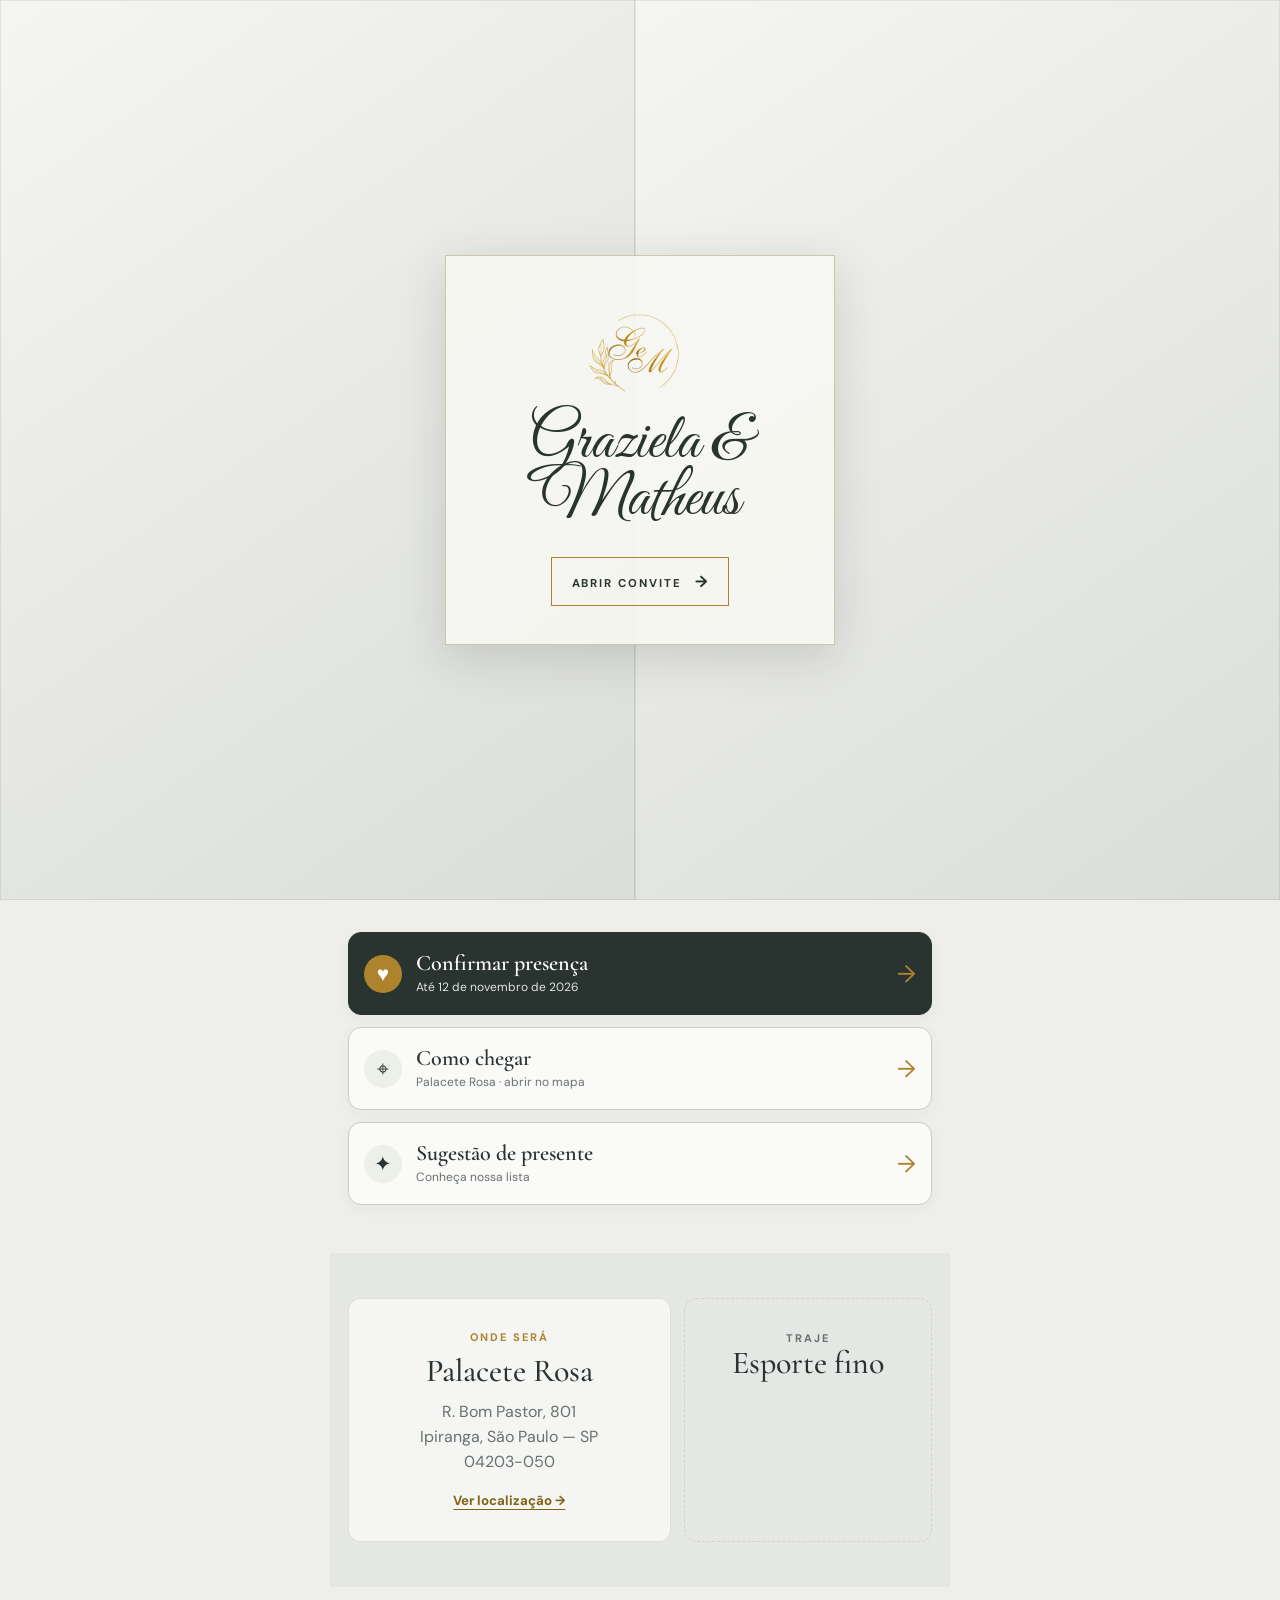
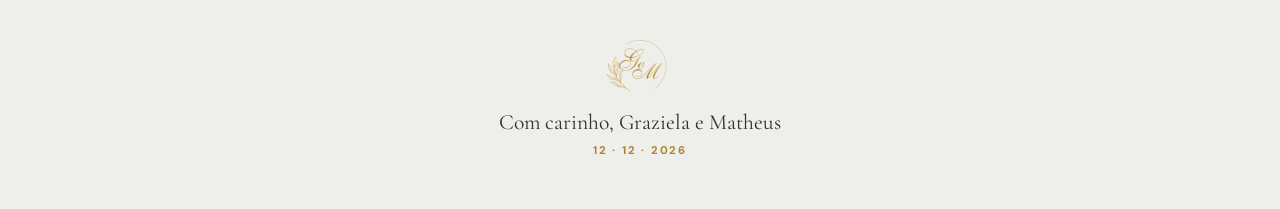
==== index.html @ 1bb81c2b "Add files via upload" ====
<!doctype html>
<html lang="pt-BR">
  <head>
    <meta charset="UTF-8" />
    <meta name="viewport" content="width=device-width, initial-scale=1.0" />
    <meta name="theme-color" content="#f6f3ed" />
    <title>Graziela & Matheus — 12.12.2026</title>
    <meta name="description" content="Graziela e Matheus convidam você para celebrar o amor — 12 de dezembro de 2026, no Palacete Rosa." />
    <link rel="icon" type="image/png" href="logo-gm.png" />
    <link rel="apple-touch-icon" href="logo-gm.png" />
    <meta property="og:type" content="website" />
    <meta property="og:locale" content="pt_BR" />
    <meta property="og:url" content="https://thuska.github.io/convitecasamento/" />
    <meta property="og:title" content="Graziela & Matheus — 12.12.2026" />
    <meta property="og:description" content="Você é nosso convidado para celebrar este grande dia." />
    <meta property="og:image" content="https://thuska.github.io/convitecasamento/convite-fisico.png" />
    <meta property="og:image:width" content="2100" />
    <meta property="og:image:height" content="1500" />
    <meta property="og:image:alt" content="Convite de casamento de Graziela e Matheus" />
    <meta name="twitter:card" content="summary_large_image" />
    <meta name="twitter:title" content="Graziela & Matheus — 12.12.2026" />
    <meta name="twitter:description" content="Você é nosso convidado para celebrar este grande dia." />
    <meta name="twitter:image" content="https://thuska.github.io/convitecasamento/convite-fisico.png" />
    <link rel="preconnect" href="https://fonts.googleapis.com" />
    <link rel="preconnect" href="https://fonts.gstatic.com" crossorigin />
    <link href="https://fonts.googleapis.com/css2?family=Cormorant+Garamond:ital,wght@0,400;0,500;0,600;1,500&family=DM+Sans:wght@400;500;600;700&family=Great+Vibes&display=swap" rel="stylesheet" />
    <link rel="stylesheet" href="styles.css" />
  </head>
  <body>
    <section class="opening" id="abertura" aria-label="Abertura do convite">
      <div class="opening-panel opening-panel-left" aria-hidden="true"></div>
      <div class="opening-panel opening-panel-right" aria-hidden="true"></div>
      <div class="opening-card">
        <img src="logo-gm.png" alt="Monograma G e M" />
        <p>Graziela &amp; Matheus</p>
        <button type="button" id="abrir-convite">Abrir convite <span aria-hidden="true">→</span></button>
      </div>
    </section>
    <main>
      <section class="hero" aria-labelledby="titulo">
        <div class="hero-background" aria-hidden="true"></div>
        <div class="hero-overlay"></div>
        <div class="hero-content">
          <img class="logo" src="logo-gm.png" alt="Monograma G e M" />
          <p class="eyebrow">Vão se casar</p>
          <h1 id="titulo">Graziela <span>&</span> Matheus</h1>
          <p class="quote">“Prefiro compartilhar uma vida com você a enfrentar todas as eras deste mundo sozinha.”</p>
          <div class="date" aria-label="Sábado, 12 de dezembro de 2026, às nove e meia da manhã">
            <span>Sábado</span><b>12</b><span>Dezembro<br><small>2026 · 09h30</small></span>
          </div>
        </div>
      </section>

      <section class="intro">
        <p class="kicker">Nosso grande dia</p>
        <h2>Celebrar o amor que nos une</h2>
        <p>É uma alegria ter você conosco neste momento tão especial.</p>
      </section>

      <nav class="links" aria-label="Informações do casamento">
        <a class="action action-primary" href="https://thuska.github.io/SiteG-M/" target="_blank" rel="noopener">
          <span class="icon" aria-hidden="true">♥</span>
          <span><strong>Confirmar presença</strong><small>Até 12 de novembro de 2026</small></span>
          <span class="arrow" aria-hidden="true">→</span>
        </a>
        <a class="action" href="https://www.google.com/maps/search/?api=1&query=Palacete+Rosa%2C+R.+Bom+Pastor%2C+801+-+Ipiranga%2C+S%C3%A3o+Paulo+-+SP%2C+04203-050" target="_blank" rel="noopener">
          <span class="icon" aria-hidden="true">⌖</span>
          <span><strong>Como chegar</strong><small>Palacete Rosa · abrir no mapa</small></span>
          <span class="arrow" aria-hidden="true">→</span>
        </a>
        <a class="action" href="https://www.finalfeliz.de/graziela-matheus-forever" target="_blank" rel="noopener">
          <span class="icon" aria-hidden="true">✦</span>
          <span><strong>Sugestão de presente</strong><small>Conheça nossa lista</small></span>
          <span class="arrow" aria-hidden="true">→</span>
        </a>
      </nav>

      <section class="details">
        <div class="detail-card">
          <p class="kicker">Onde será</p>
          <h2>Palacete Rosa</h2>
          <address>R. Bom Pastor, 801<br>Ipiranga, São Paulo — SP<br>04203-050</address>
          <a class="text-link" href="https://www.google.com/maps/search/?api=1&query=Palacete+Rosa%2C+R.+Bom+Pastor%2C+801+-+Ipiranga%2C+S%C3%A3o+Paulo+-+SP%2C+04203-050" target="_blank" rel="noopener">Ver localização →</a>
        </div>
        <div class="detail-card attire">
          <p class="kicker">Traje</p>
          <h2>Esporte fino</h2>
        </div>
      </section>

      <footer>
        <img src="logo-gm.png" alt="" />
        <p>Com carinho, Graziela e Matheus</p>
        <p class="footer-date">12 · 12 · 2026</p>
      </footer>
    </main>
    <script>
      document.body.classList.add('invite-locked');
      document.getElementById('abrir-convite').addEventListener('click', function () {
        var abertura = document.getElementById('abertura');
        abertura.classList.add('is-opening');
        document.body.classList.remove('invite-locked');
        window.setTimeout(function () { abertura.remove(); }, 1150);
      });
    </script>
  </body>
</html>
---- styles.css ----
:root { --ink:#29332f; --muted:#68716e; --paper:#eeeeeb; --card:#fafaf8; --gold:#ad842d; --line:#c9cbc6; }
* { box-sizing:border-box; }
html, body { margin:0; background:var(--paper); }
body { color:var(--ink); font:16px "DM Sans", Arial, sans-serif; }
.invite-locked { overflow:hidden; }
.opening { position:fixed; z-index:20; inset:0; display:grid; place-items:center; overflow:hidden; background:#dfe2df; }
.opening::before { position:absolute; inset:0; background:url("casa-vitoriana.png") center/cover no-repeat; filter:grayscale(.65) saturate(.4) opacity(.38); content:""; }
.opening-panel { position:absolute; z-index:1; top:0; bottom:0; width:50.5%; background:linear-gradient(145deg,#f5f5f1,#daddd9); box-shadow:inset 0 0 0 1px rgba(87,97,91,.12); transition:transform 1.05s cubic-bezier(.7,0,.2,1); }
.opening-panel-left { left:0; border-right:1px solid rgba(87,97,91,.16); }
.opening-panel-right { right:0; border-left:1px solid rgba(87,97,91,.16); }
.opening-card { position:relative; z-index:2; width:min(84vw,390px); padding:42px 28px 38px; border:1px solid rgba(154,128,67,.42); background:rgba(247,247,243,.88); box-shadow:0 12px 44px rgba(42,50,46,.17); text-align:center; transition:opacity .25s ease, transform .25s ease; }
.opening-card img { width:112px; mix-blend-mode:multiply; }
.opening-card p { margin:12px 0 27px; font:400 clamp(2.7rem,11vw,4rem)/.9 "Anastasia Script", "Great Vibes", cursive; }
.opening-card button { padding:13px 20px; border:1px solid var(--gold); border-radius:0; background:transparent; color:var(--ink); cursor:pointer; font:700 .71rem "DM Sans", sans-serif; letter-spacing:.17em; text-transform:uppercase; transition:background .2s,color .2s; }
.opening-card button:hover, .opening-card button:focus-visible { background:var(--gold); color:white; outline:none; }
.opening-card button span { margin-left:8px; font-size:1rem; }
.opening.is-opening .opening-panel-left { transform:translateX(-104%); }
.opening.is-opening .opening-panel-right { transform:translateX(104%); }
.opening.is-opening .opening-card { opacity:0; transform:scale(.96); }
main { max-width:620px; margin:auto; overflow:hidden; }
.hero { min-height:680px; position:relative; display:grid; place-items:center; text-align:center; }
.hero-background { position:absolute; inset:-2%; background:url("casa-vitoriana.png") center/cover no-repeat; filter:grayscale(.48) saturate(.55) contrast(.96); animation:watercolor-drift 18s ease-in-out infinite alternate; }
.hero-overlay { position:absolute; inset:0; background:linear-gradient(180deg,rgba(241,242,239,.68),rgba(235,237,234,.87)); }
.hero-content { position:relative; max-width:520px; padding:50px 28px 36px; animation:gentle-rise .9s ease-out both; }
.logo { width:125px; height:auto; margin-bottom:16px; filter:drop-shadow(0 2px 8px rgba(80,83,77,.12)); animation:soft-float 5s ease-in-out infinite; }
.eyebrow, .kicker { margin:0 0 11px; color:var(--gold); font-size:.69rem; font-weight:700; letter-spacing:.18em; text-transform:uppercase; }
.hero h1 { margin:0; color:#1d2923; font:400 clamp(4rem,16vw,6rem)/.86 "Anastasia Script", "Great Vibes", cursive; letter-spacing:.01em; }
.hero h1 span { padding:0 3px; font:italic .52em "Cormorant Garamond", serif; }
.quote { max-width:380px; margin:30px auto 29px; font:1.4rem/1.16 "Cormorant Garamond", serif; }
.date { display:grid; grid-template-columns:1fr auto 1fr; gap:14px; align-items:center; padding:12px 0; border-top:1px solid var(--gold); border-bottom:1px solid var(--gold); color:#28362f; font:1rem "Cormorant Garamond", serif; letter-spacing:.14em; text-transform:uppercase; }
.date b { color:var(--gold); font-size:3.6rem; font-weight:500; line-height:.78; }
.date span:last-child { text-align:left; }
.date small { color:var(--muted); font:.63rem "DM Sans", sans-serif; letter-spacing:.04em; white-space:nowrap; }
.intro { padding:52px 29px 38px; text-align:center; }
.intro h2, .details h2 { margin:0 0 13px; font:500 2.15rem/1 "Cormorant Garamond", serif; }
.intro > p:last-child { max-width:380px; margin:0 auto; color:var(--muted); line-height:1.55; }
.links { display:grid; gap:12px; padding:0 18px 48px; }
.action { display:flex; align-items:center; gap:14px; min-height:83px; padding:14px 15px; border:1px solid var(--line); border-radius:13px; background:var(--card); color:var(--ink); box-shadow:0 4px 15px rgba(63,57,43,.04); text-decoration:none; transition:transform .2s, box-shadow .2s; animation:gentle-rise .65s ease-out both; }
.action:nth-child(2) { animation-delay:.12s; }.action:nth-child(3) { animation-delay:.22s; }
.action:focus-visible, .text-link:focus-visible { outline:3px solid var(--gold); outline-offset:3px; }
.action:hover { transform:translateY(-2px); box-shadow:0 7px 17px rgba(63,57,43,.1); }
.action-primary { border-color:var(--ink); background:var(--ink); color:#fffdfa; }
.icon { display:grid; flex:none; place-items:center; width:38px; height:38px; border-radius:50%; background:#edf0e9; color:var(--ink); font-size:1.3rem; }
.action-primary .icon { background:var(--gold); color:white; }
.action strong, .action small { display:block; }
.action strong { font:600 1.38rem/1.05 "Cormorant Garamond", serif; }
.action small { margin-top:5px; color:var(--muted); font-size:.75rem; line-height:1.2; }
.action-primary small { color:#dfe5de; }
.arrow { margin-left:auto; color:var(--gold); font-size:1.5rem; }
.details { display:grid; gap:13px; padding:45px 18px; background:#e4e7e4; }
.detail-card { padding:31px 18px; border:1px solid rgba(169,157,128,.27); border-radius:12px; background:rgba(255,255,252,.64); text-align:center; }
.detail-card h2 { font-size:2rem; }
.detail-card address, .attire p { margin:0; color:var(--muted); font-style:normal; line-height:1.55; }
.text-link { display:inline-block; margin-top:18px; color:#826218; font-size:.83rem; font-weight:700; text-underline-offset:4px; }
.attire { border-style:dashed; background:transparent; }
footer { padding:42px 20px 52px; background:var(--paper); text-align:center; }
footer img { width:75px; opacity:.85; mix-blend-mode:multiply; }
footer p { margin:8px 0 0; font:1.35rem "Cormorant Garamond", serif; }
.footer-date { color:var(--gold); font:700 .7rem "DM Sans", sans-serif !important; letter-spacing:.16em; }
@keyframes watercolor-drift { from { transform:scale(1.04) translate3d(-.8%,-.4%,0); } to { transform:scale(1.1) translate3d(.8%,.5%,0); } }
@keyframes gentle-rise { from { opacity:0; transform:translateY(14px); } to { opacity:1; transform:translateY(0); } }
@keyframes soft-float { 0%,100% { transform:translateY(0); } 50% { transform:translateY(-6px); } }
@media (prefers-reduced-motion:reduce) { *,*::before,*::after { animation-duration:.01ms !important; animation-iteration-count:1 !important; scroll-behavior:auto !important; } }
@media (min-width:540px) { .details { grid-template-columns:1.3fr 1fr; } .hero { min-height:720px; } .hero-content { padding-top:60px; } }
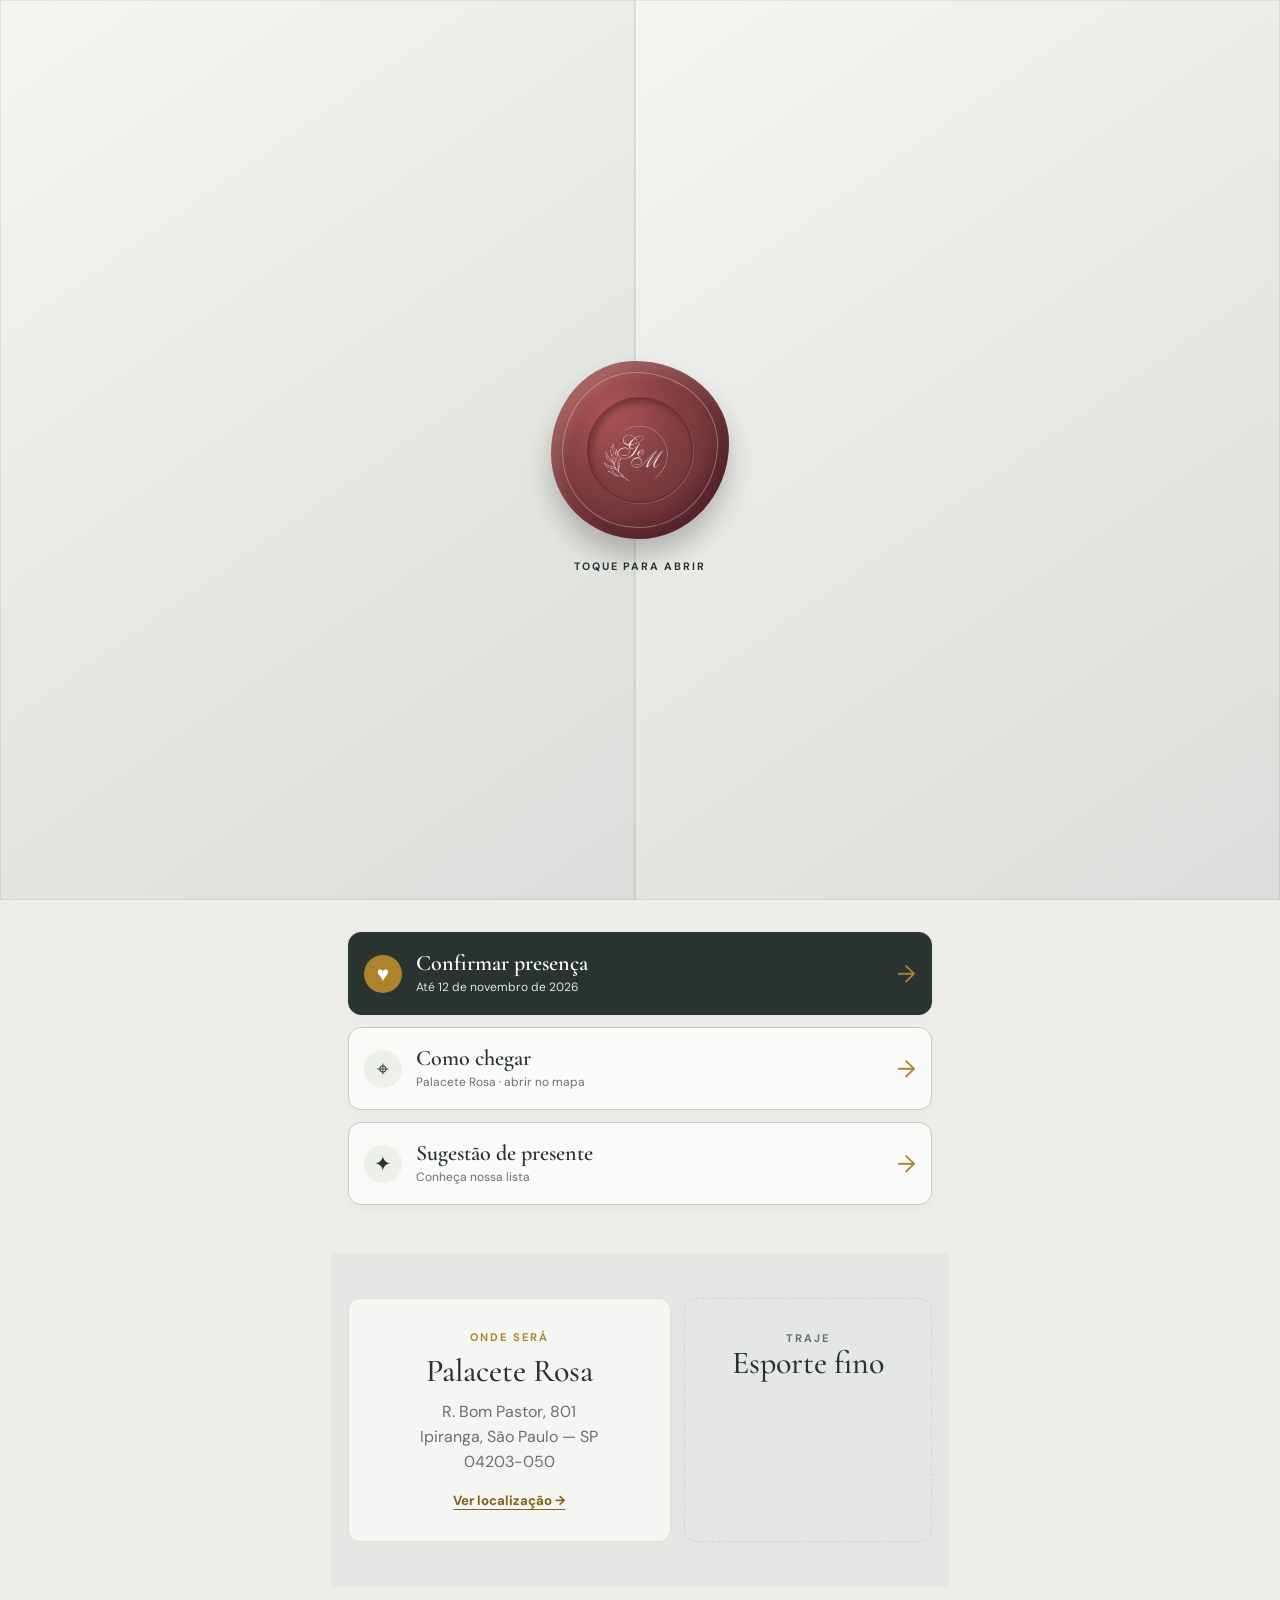
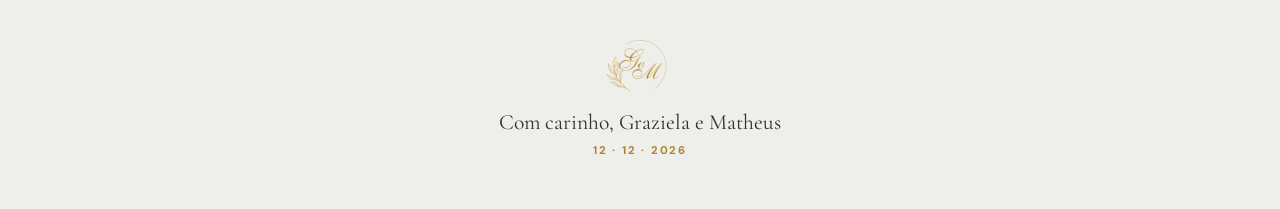
==== commit 2bca8d22: "animacao de abertura" ====
--- a/index.html
+++ b/index.html
@@ -30,11 +30,10 @@
     <section class="opening" id="abertura" aria-label="Abertura do convite">
       <div class="opening-panel opening-panel-left" aria-hidden="true"></div>
       <div class="opening-panel opening-panel-right" aria-hidden="true"></div>
-      <div class="opening-card">
-        <img src="logo-gm.png" alt="Monograma G e M" />
-        <p>Graziela &amp; Matheus</p>
-        <button type="button" id="abrir-convite">Abrir convite <span aria-hidden="true">→</span></button>
-      </div>
+      <button class="opening-seal" type="button" id="abrir-convite" aria-label="Abrir o convite de Graziela e Matheus">
+        <span class="seal-imprint"><img src="logo-gm.png" alt="" /></span>
+        <span class="seal-hint">Toque para abrir</span>
+      </button>
     </section>
     <main>
       <section class="hero" aria-labelledby="titulo">
--- a/styles.css
+++ b/styles.css
@@ -8,15 +8,16 @@
 .opening-panel { position:absolute; z-index:1; top:0; bottom:0; width:50.5%; background:linear-gradient(145deg,#f5f5f1,#daddd9); box-shadow:inset 0 0 0 1px rgba(87,97,91,.12); transition:transform 1.05s cubic-bezier(.7,0,.2,1); }
 .opening-panel-left { left:0; border-right:1px solid rgba(87,97,91,.16); }
 .opening-panel-right { right:0; border-left:1px solid rgba(87,97,91,.16); }
-.opening-card { position:relative; z-index:2; width:min(84vw,390px); padding:42px 28px 38px; border:1px solid rgba(154,128,67,.42); background:rgba(247,247,243,.88); box-shadow:0 12px 44px rgba(42,50,46,.17); text-align:center; transition:opacity .25s ease, transform .25s ease; }
-.opening-card img { width:112px; mix-blend-mode:multiply; }
-.opening-card p { margin:12px 0 27px; font:400 clamp(2.7rem,11vw,4rem)/.9 "Anastasia Script", "Great Vibes", cursive; }
-.opening-card button { padding:13px 20px; border:1px solid var(--gold); border-radius:0; background:transparent; color:var(--ink); cursor:pointer; font:700 .71rem "DM Sans", sans-serif; letter-spacing:.17em; text-transform:uppercase; transition:background .2s,color .2s; }
-.opening-card button:hover, .opening-card button:focus-visible { background:var(--gold); color:white; outline:none; }
-.opening-card button span { margin-left:8px; font-size:1rem; }
+.opening-seal { position:relative; z-index:2; display:grid; place-items:center; width:178px; height:178px; padding:0; border:0; border-radius:47% 53% 51% 49% / 52% 46% 54% 48%; background:radial-gradient(circle at 33% 28%,#a85254 0 4%,#823f43 38%,#5c292e 100%); box-shadow:inset 8px 10px 14px rgba(255,218,202,.2), inset -11px -12px 18px rgba(49,16,20,.4), 0 17px 27px rgba(42,35,34,.27); color:#fff9f4; cursor:pointer; transition:transform .25s ease, filter .25s ease, opacity .25s ease; }
+.opening-seal::before { position:absolute; inset:11px; border:1px solid rgba(255,234,218,.34); border-radius:inherit; content:""; }
+.opening-seal:hover { transform:scale(1.055) rotate(-2deg); filter:brightness(1.06); }
+.opening-seal:focus-visible { outline:3px solid var(--gold); outline-offset:7px; }
+.seal-imprint { display:grid; place-items:center; width:106px; height:106px; border:1px solid rgba(62,18,22,.45); border-radius:50%; box-shadow:inset 3px 4px 6px rgba(43,11,15,.36), 1px 1px 0 rgba(255,220,204,.16); }
+.seal-imprint img { width:80px; max-height:80px; object-fit:contain; filter:brightness(0) invert(1); opacity:.78; }
+.seal-hint { position:absolute; bottom:-34px; color:var(--ink); font:700 .67rem "DM Sans",sans-serif; letter-spacing:.17em; text-shadow:0 1px 8px rgba(255,255,255,.7); text-transform:uppercase; white-space:nowrap; }
 .opening.is-opening .opening-panel-left { transform:translateX(-104%); }
 .opening.is-opening .opening-panel-right { transform:translateX(104%); }
-.opening.is-opening .opening-card { opacity:0; transform:scale(.96); }
+.opening.is-opening .opening-seal { opacity:0; transform:scale(.84); }
 main { max-width:620px; margin:auto; overflow:hidden; }
 .hero { min-height:680px; position:relative; display:grid; place-items:center; text-align:center; }
 .hero-background { position:absolute; inset:-2%; background:url("casa-vitoriana.png") center/cover no-repeat; filter:grayscale(.48) saturate(.55) contrast(.96); animation:watercolor-drift 18s ease-in-out infinite alternate; }
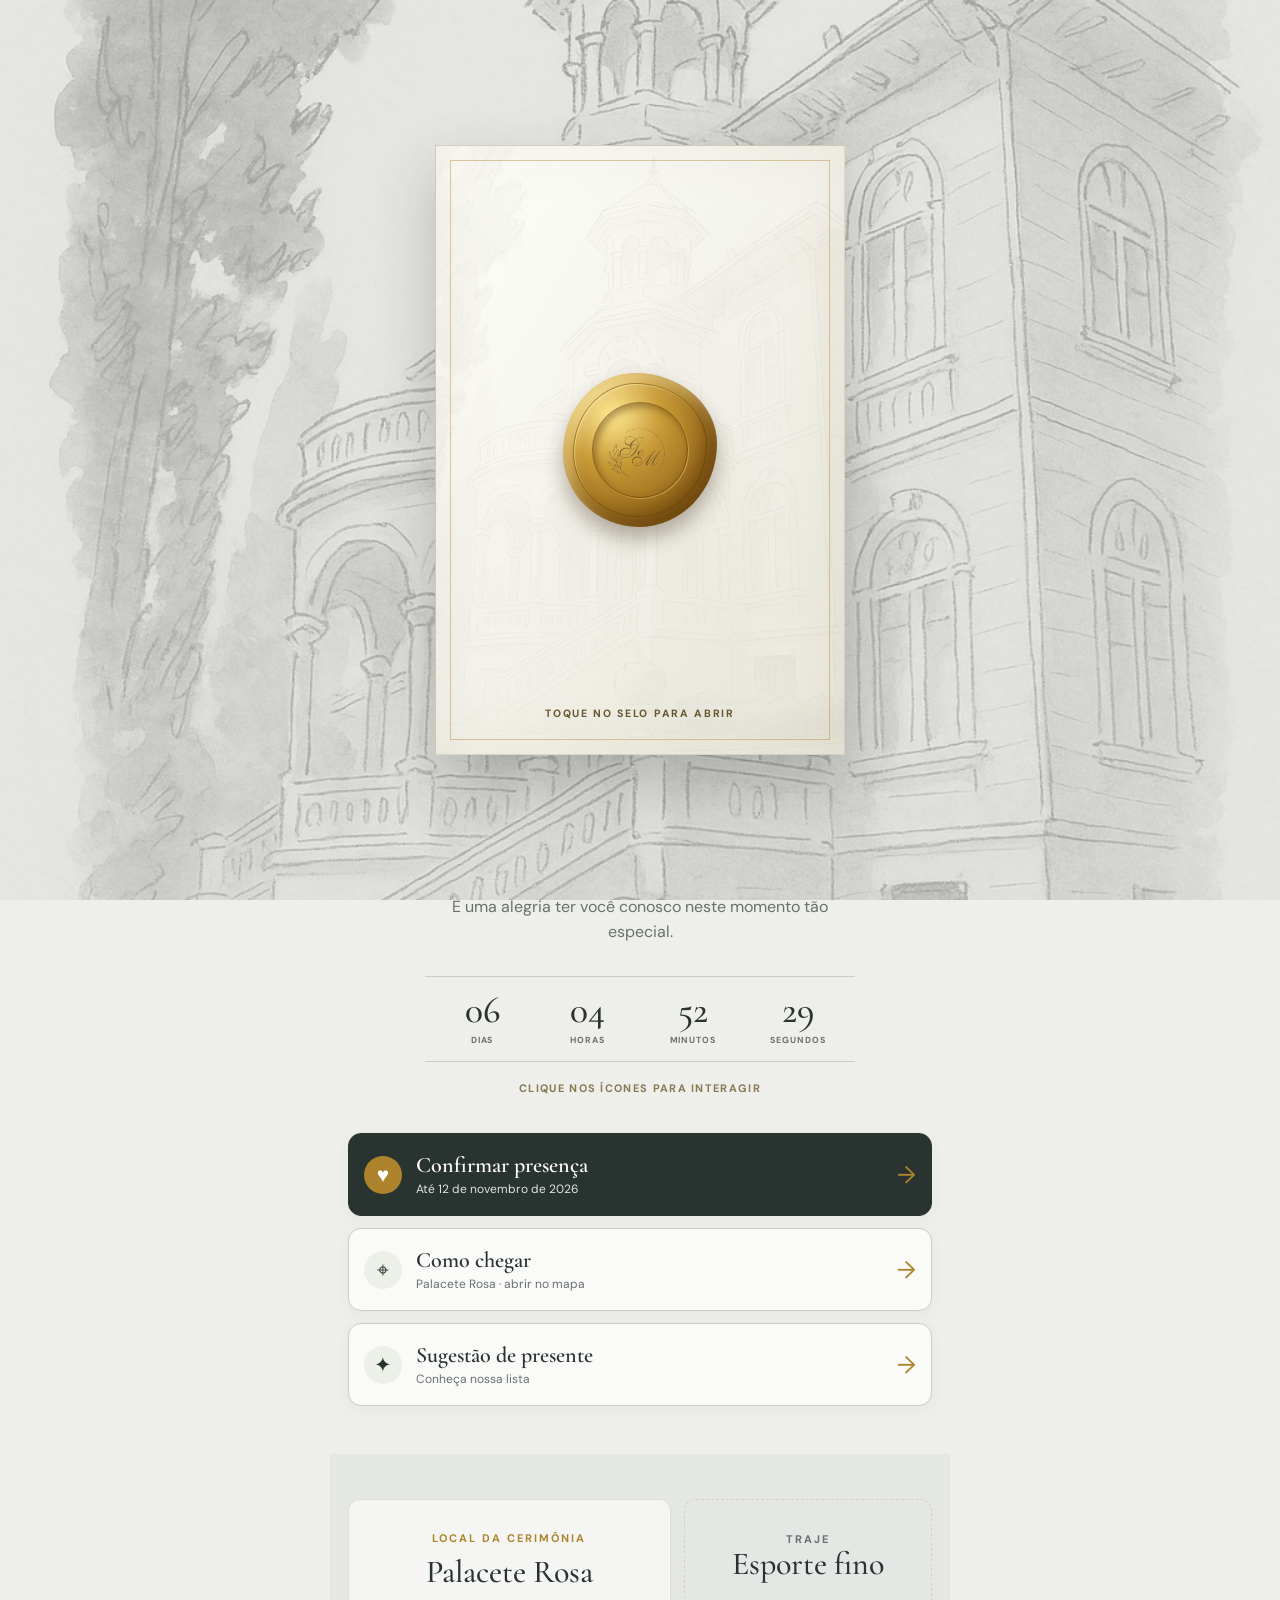
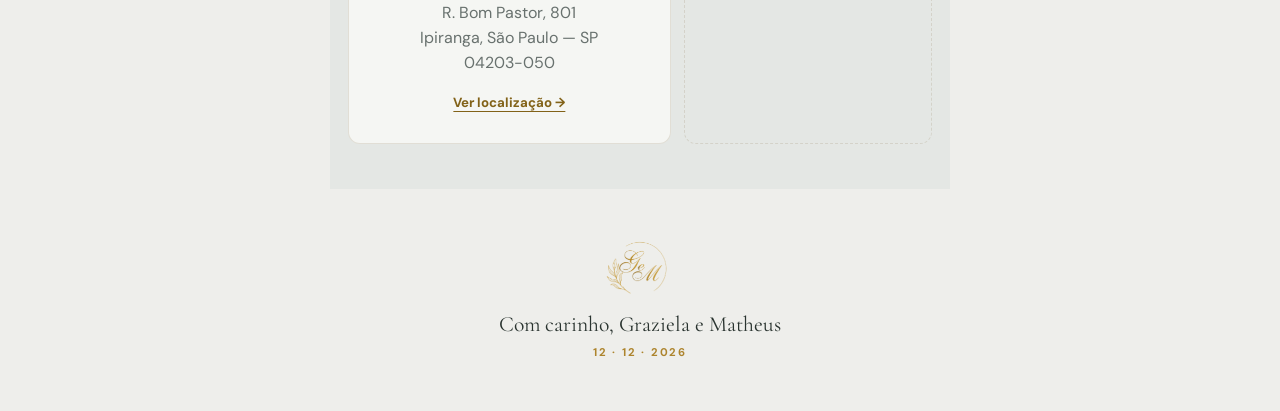
==== commit 6d598f0e: "Add files via upload" ====
--- a/index.html
+++ b/index.html
@@ -5,7 +5,7 @@
     <meta name="viewport" content="width=device-width, initial-scale=1.0" />
     <meta name="theme-color" content="#f6f3ed" />
     <title>Graziela & Matheus — 12.12.2026</title>
-    <meta name="description" content="Graziela e Matheus convidam você para celebrar o amor — 12 de dezembro de 2026, no Palacete Rosa." />
+    <meta name="description" content="Graziela e Matheus convidam você para celebrar o casamento — 12 de dezembro de 2026, no Palacete Rosa." />
     <link rel="icon" type="image/png" href="logo-gm.png" />
     <link rel="apple-touch-icon" href="logo-gm.png" />
     <meta property="og:type" content="website" />
@@ -28,12 +28,12 @@
   </head>
   <body>
     <section class="opening" id="abertura" aria-label="Abertura do convite">
-      <div class="opening-panel opening-panel-left" aria-hidden="true"></div>
-      <div class="opening-panel opening-panel-right" aria-hidden="true"></div>
-      <button class="opening-seal" type="button" id="abrir-convite" aria-label="Abrir o convite de Graziela e Matheus">
-        <span class="seal-imprint"><img src="logo-gm.png" alt="" /></span>
-        <span class="seal-hint">Toque para abrir</span>
-      </button>
+      <div class="opening-letter">
+        <button class="opening-seal" type="button" id="abrir-convite" aria-label="Abrir o convite de Graziela e Matheus">
+          <span class="seal-imprint"><img src="logo-gm.png" alt="" /></span>
+        </button>
+        <span class="seal-hint">Toque no selo para abrir</span>
+      </div>
     </section>
     <main>
       <section class="hero" aria-labelledby="titulo">
@@ -44,16 +44,25 @@
           <p class="eyebrow">Vão se casar</p>
           <h1 id="titulo">Graziela <span>&</span> Matheus</h1>
           <p class="quote">“Prefiro compartilhar uma vida com você a enfrentar todas as eras deste mundo sozinha.”</p>
-          <div class="date" aria-label="Sábado, 12 de dezembro de 2026, às nove e meia da manhã">
-            <span>Sábado</span><b>12</b><span>Dezembro<br><small>2026 · 09h30</small></span>
+          <div class="date date-organized" aria-label="Sábado, 12 de dezembro de 2026, às nove e meia da manhã">
+            <p>Sábado</p>
+            <div><span>Dezembro</span><b>12</b><span>2026</span></div>
+            <small>09h30</small>
           </div>
         </div>
       </section>
 
       <section class="intro">
-        <p class="kicker">Nosso grande dia</p>
-        <h2>Celebrar o amor que nos une</h2>
+        <p class="kicker">Graziela e Matheus</p>
+        <h2>Convidam para celebrar<br><em>o casamento</em></h2>
         <p>É uma alegria ter você conosco neste momento tão especial.</p>
+        <div class="countdown" aria-label="Contagem regressiva para o casamento">
+          <div><strong id="dias">00</strong><span>Dias</span></div>
+          <div><strong id="horas">00</strong><span>Horas</span></div>
+          <div><strong id="minutos">00</strong><span>Minutos</span></div>
+          <div><strong id="segundos">00</strong><span>Segundos</span></div>
+        </div>
+        <p class="icon-hint">Clique nos ícones para interagir</p>
       </section>
 
       <nav class="links" aria-label="Informações do casamento">
@@ -76,7 +85,7 @@
 
       <section class="details">
         <div class="detail-card">
-          <p class="kicker">Onde será</p>
+          <p class="kicker">Local da cerimônia</p>
           <h2>Palacete Rosa</h2>
           <address>R. Bom Pastor, 801<br>Ipiranga, São Paulo — SP<br>04203-050</address>
           <a class="text-link" href="https://www.google.com/maps/search/?api=1&query=Palacete+Rosa%2C+R.+Bom+Pastor%2C+801+-+Ipiranga%2C+S%C3%A3o+Paulo+-+SP%2C+04203-050" target="_blank" rel="noopener">Ver localização →</a>
@@ -101,6 +110,20 @@
         document.body.classList.remove('invite-locked');
         window.setTimeout(function () { abertura.remove(); }, 1150);
       });
+      var casamento = new Date('2026-12-12T09:30:00-03:00').getTime();
+      function atualizarContagem() {
+        var restante = Math.max(0, casamento - Date.now());
+        var unidades = [
+          ['dias', 86400000], ['horas', 3600000], ['minutos', 60000], ['segundos', 1000]
+        ];
+        unidades.forEach(function (unidade, indice) {
+          var valor = Math.floor(restante / unidade[1]);
+          if (indice > 0) valor %= indice === 1 ? 24 : 60;
+          document.getElementById(unidade[0]).textContent = String(valor).padStart(2, '0');
+        });
+      }
+      atualizarContagem();
+      window.setInterval(atualizarContagem, 1000);
     </script>
   </body>
 </html>
--- a/styles.css
+++ b/styles.css
@@ -5,19 +5,16 @@
 .invite-locked { overflow:hidden; }
 .opening { position:fixed; z-index:20; inset:0; display:grid; place-items:center; overflow:hidden; background:#dfe2df; }
 .opening::before { position:absolute; inset:0; background:url("casa-vitoriana.png") center/cover no-repeat; filter:grayscale(.65) saturate(.4) opacity(.38); content:""; }
-.opening-panel { position:absolute; z-index:1; top:0; bottom:0; width:50.5%; background:linear-gradient(145deg,#f5f5f1,#daddd9); box-shadow:inset 0 0 0 1px rgba(87,97,91,.12); transition:transform 1.05s cubic-bezier(.7,0,.2,1); }
-.opening-panel-left { left:0; border-right:1px solid rgba(87,97,91,.16); }
-.opening-panel-right { right:0; border-left:1px solid rgba(87,97,91,.16); }
-.opening-seal { position:relative; z-index:2; display:grid; place-items:center; width:178px; height:178px; padding:0; border:0; border-radius:47% 53% 51% 49% / 52% 46% 54% 48%; background:radial-gradient(circle at 33% 28%,#a85254 0 4%,#823f43 38%,#5c292e 100%); box-shadow:inset 8px 10px 14px rgba(255,218,202,.2), inset -11px -12px 18px rgba(49,16,20,.4), 0 17px 27px rgba(42,35,34,.27); color:#fff9f4; cursor:pointer; transition:transform .25s ease, filter .25s ease, opacity .25s ease; }
-.opening-seal::before { position:absolute; inset:11px; border:1px solid rgba(255,234,218,.34); border-radius:inherit; content:""; }
-.opening-seal:hover { transform:scale(1.055) rotate(-2deg); filter:brightness(1.06); }
+.opening-letter { position:relative; z-index:1; display:grid; place-items:center; width:min(84vw,410px); height:min(78vh,610px); min-height:510px; border:1px solid rgba(116,105,77,.25); background:linear-gradient(120deg,rgba(255,255,252,.94),rgba(232,231,222,.93)),url("casa-vitoriana.png") center/cover; box-shadow:0 25px 55px rgba(43,48,43,.24), inset 0 0 60px rgba(170,153,111,.13); transition:transform 1s cubic-bezier(.7,0,.2,1), opacity .65s ease; }
+.opening-letter::before { position:absolute; inset:14px; border:1px solid rgba(173,132,45,.43); content:""; }
+.opening-seal { position:relative; z-index:3; display:grid; place-items:center; width:154px; height:154px; padding:0; border:0; border-radius:47% 53% 51% 49% / 52% 46% 54% 48%; background:radial-gradient(circle at 32% 27%,#f8df86 0 4%,#c79936 33%,#98691b 68%,#684611 100%); box-shadow:inset 8px 10px 14px rgba(255,245,192,.45), inset -12px -12px 18px rgba(73,42,4,.4), 0 12px 19px rgba(61,48,24,.34); color:#fff9f4; cursor:pointer; transition:transform .25s ease, filter .25s ease, opacity .25s ease; }
+.opening-seal::before { position:absolute; inset:10px; border:1px solid rgba(97,58,5,.48); border-radius:inherit; box-shadow:inset 1px 1px 0 rgba(255,247,184,.43); content:""; }
+.opening-seal:hover { transform:scale(1.055) rotate(-2deg); filter:brightness(1.08); }
 .opening-seal:focus-visible { outline:3px solid var(--gold); outline-offset:7px; }
-.seal-imprint { display:grid; place-items:center; width:106px; height:106px; border:1px solid rgba(62,18,22,.45); border-radius:50%; box-shadow:inset 3px 4px 6px rgba(43,11,15,.36), 1px 1px 0 rgba(255,220,204,.16); }
-.seal-imprint img { width:80px; max-height:80px; object-fit:contain; filter:brightness(0) invert(1); opacity:.78; }
-.seal-hint { position:absolute; bottom:-34px; color:var(--ink); font:700 .67rem "DM Sans",sans-serif; letter-spacing:.17em; text-shadow:0 1px 8px rgba(255,255,255,.7); text-transform:uppercase; white-space:nowrap; }
-.opening.is-opening .opening-panel-left { transform:translateX(-104%); }
-.opening.is-opening .opening-panel-right { transform:translateX(104%); }
-.opening.is-opening .opening-seal { opacity:0; transform:scale(.84); }
+.seal-imprint { display:grid; place-items:center; width:96px; height:96px; border:1px solid rgba(96,58,7,.55); border-radius:50%; box-shadow:inset 3px 4px 7px rgba(73,43,5,.4), 1px 1px 0 rgba(255,232,138,.34); }
+.seal-imprint img { width:72px; max-height:72px; object-fit:contain; filter:brightness(.58) sepia(1) saturate(2); opacity:.9; }
+.seal-hint { position:absolute; z-index:3; bottom:34px; color:#66562d; font:700 .66rem "DM Sans",sans-serif; letter-spacing:.16em; text-transform:uppercase; }
+.opening.is-opening .opening-letter { opacity:0; transform:scale(.92) translateY(-18px); }
 main { max-width:620px; margin:auto; overflow:hidden; }
 .hero { min-height:680px; position:relative; display:grid; place-items:center; text-align:center; }
 .hero-background { position:absolute; inset:-2%; background:url("casa-vitoriana.png") center/cover no-repeat; filter:grayscale(.48) saturate(.55) contrast(.96); animation:watercolor-drift 18s ease-in-out infinite alternate; }
@@ -32,9 +29,23 @@
 .date b { color:var(--gold); font-size:3.6rem; font-weight:500; line-height:.78; }
 .date span:last-child { text-align:left; }
 .date small { color:var(--muted); font:.63rem "DM Sans", sans-serif; letter-spacing:.04em; white-space:nowrap; }
+.date-organized { display:block; padding:17px 0 14px; border-color:#76886c; color:#666b68; }
+.date-organized p { margin:0 0 9px; font-size:1.15rem; letter-spacing:.2em; }
+.date-organized > div { display:grid; grid-template-columns:1fr auto 1fr; gap:16px; align-items:center; }
+.date-organized > div span { padding:9px 0; border-top:2px solid #76886c; border-bottom:2px solid #76886c; font-size:1.04rem; }
+.date-organized > div span:last-child { text-align:center; }
+.date-organized b { color:#76886c; font-size:5.8rem; line-height:.72; }
+.date-organized > small { display:block; margin-top:15px; color:#666b68; font:400 2.2rem/1 "Cormorant Garamond",serif; letter-spacing:.08em; }
 .intro { padding:52px 29px 38px; text-align:center; }
 .intro h2, .details h2 { margin:0 0 13px; font:500 2.15rem/1 "Cormorant Garamond", serif; }
-.intro > p:last-child { max-width:380px; margin:0 auto; color:var(--muted); line-height:1.55; }
+.intro h2 em { color:var(--gold); font-style:italic; }
+.intro > p:nth-of-type(2) { max-width:380px; margin:0 auto; color:var(--muted); line-height:1.55; }
+.countdown { display:grid; grid-template-columns:repeat(4,1fr); gap:7px; max-width:430px; margin:31px auto 19px; padding:15px 8px; border-top:1px solid var(--line); border-bottom:1px solid var(--line); }
+.countdown div { min-width:0; }
+.countdown strong, .countdown span { display:block; }
+.countdown strong { color:var(--ink); font:500 clamp(1.5rem,8vw,2.35rem)/1 "Cormorant Garamond",serif; }
+.countdown span { margin-top:5px; color:var(--muted); font-size:.55rem; font-weight:700; letter-spacing:.1em; text-transform:uppercase; }
+.icon-hint { margin:0; color:#877952; font-size:.68rem; font-weight:700; letter-spacing:.12em; text-transform:uppercase; }
 .links { display:grid; gap:12px; padding:0 18px 48px; }
 .action { display:flex; align-items:center; gap:14px; min-height:83px; padding:14px 15px; border:1px solid var(--line); border-radius:13px; background:var(--card); color:var(--ink); box-shadow:0 4px 15px rgba(63,57,43,.04); text-decoration:none; transition:transform .2s, box-shadow .2s; animation:gentle-rise .65s ease-out both; }
 .action:nth-child(2) { animation-delay:.12s; }.action:nth-child(3) { animation-delay:.22s; }
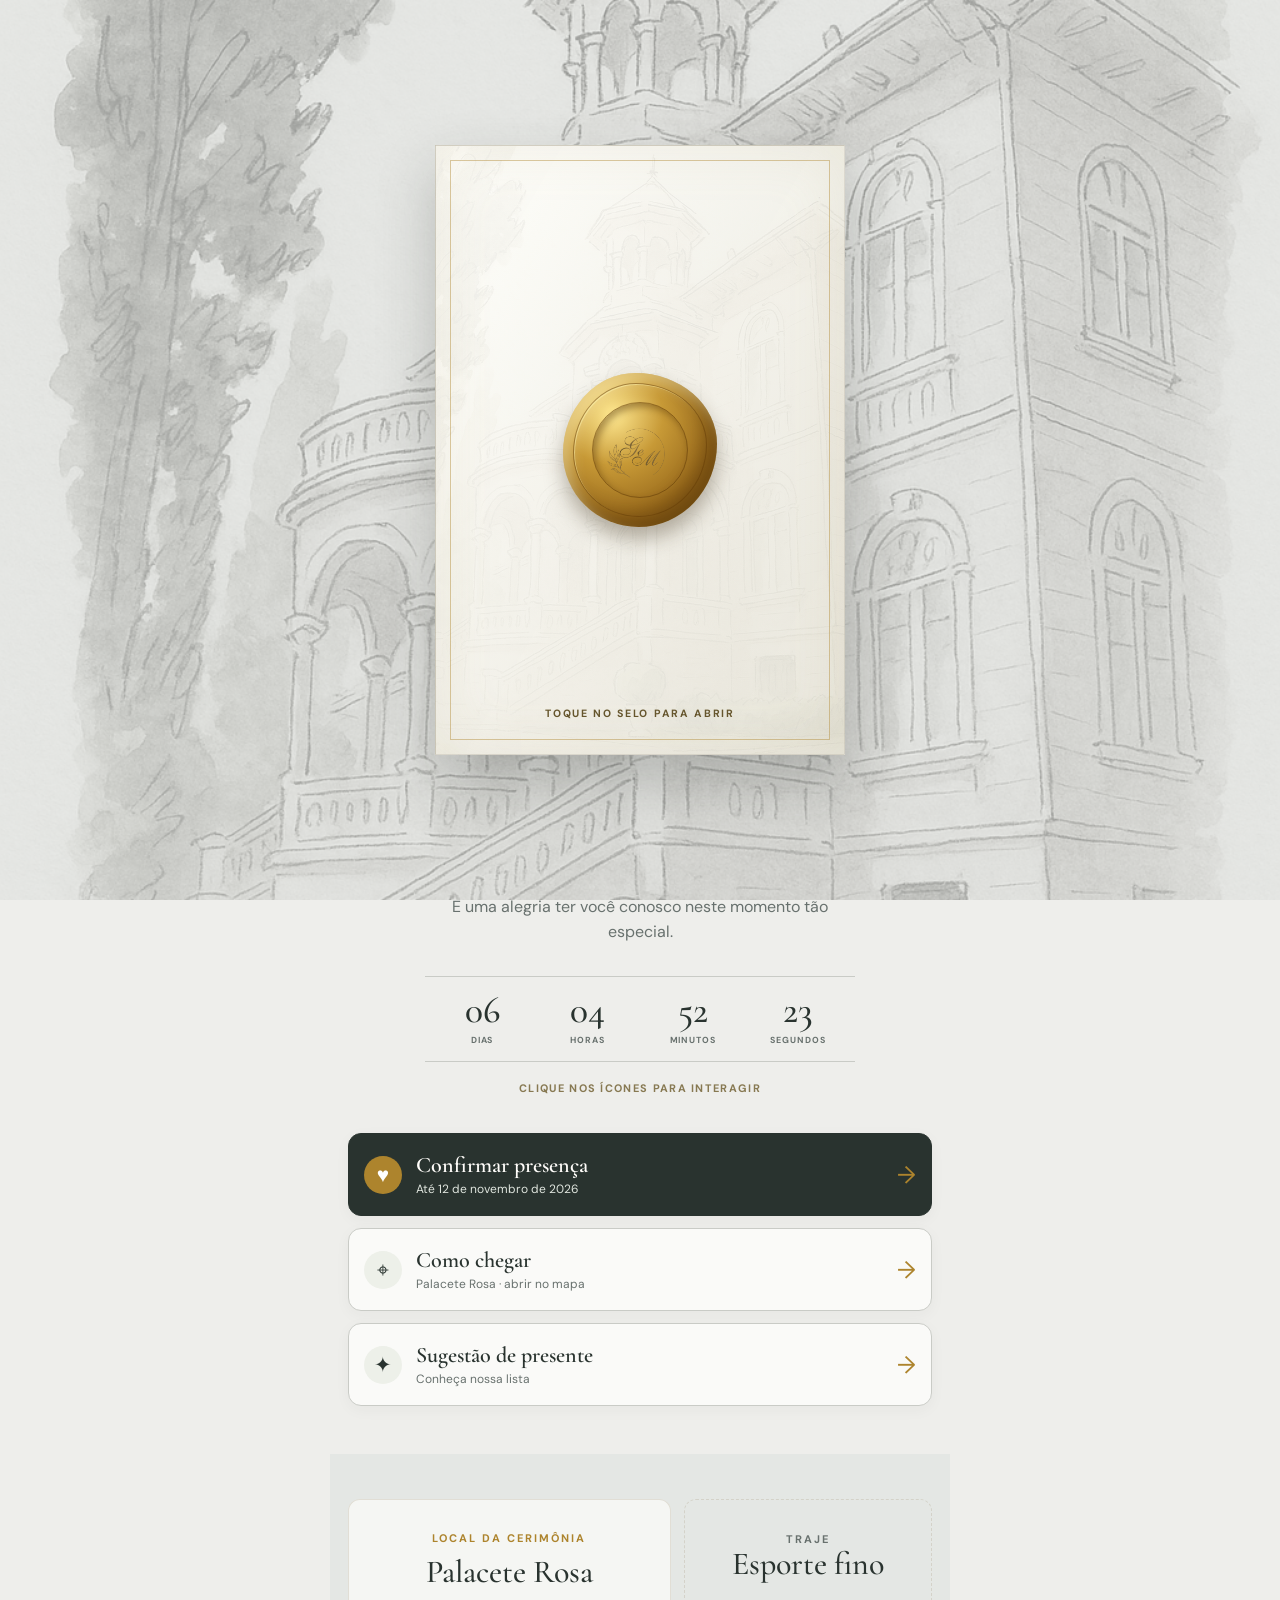
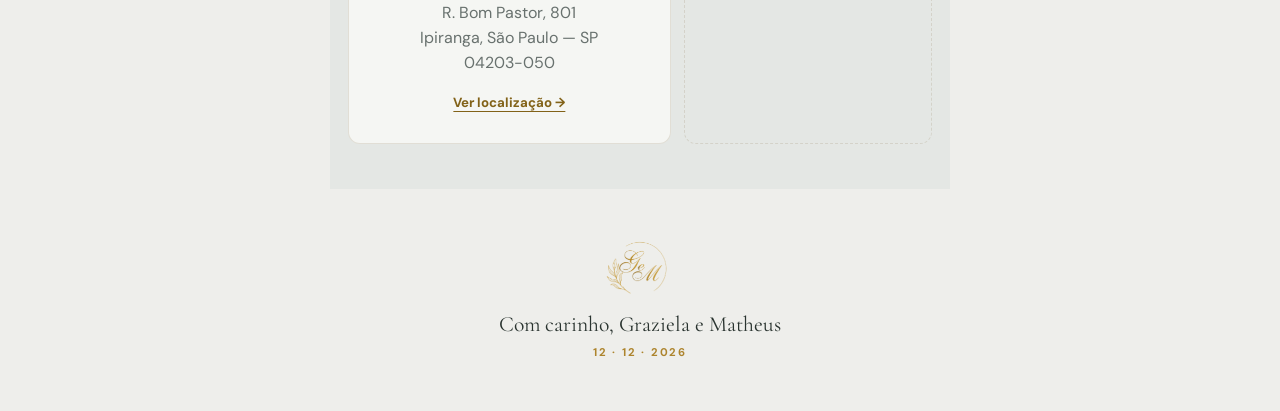
==== commit d58baf3d: "Add files via upload" ====
--- a/index.html
+++ b/index.html
@@ -25,6 +25,14 @@
     <link rel="preconnect" href="https://fonts.gstatic.com" crossorigin />
     <link href="https://fonts.googleapis.com/css2?family=Cormorant+Garamond:ital,wght@0,400;0,500;0,600;1,500&family=DM+Sans:wght@400;500;600;700&family=Great+Vibes&display=swap" rel="stylesheet" />
     <link rel="stylesheet" href="styles.css" />
+    <style>
+      /* Mantém a abertura e a contagem corretas mesmo durante a atualização do cache do GitHub Pages. */
+      .opening{position:fixed;z-index:20;inset:0;display:grid;place-items:center;overflow:hidden;background:#dfe2df}
+      .opening-letter{position:relative;display:grid;place-items:center;width:min(84vw,410px);height:min(78vh,610px);min-height:510px;border:1px solid rgba(116,105,77,.25);background:linear-gradient(120deg,rgba(255,255,252,.94),rgba(232,231,222,.93)),url("casa-vitoriana.png") center/cover;box-shadow:0 25px 55px rgba(43,48,43,.24),inset 0 0 60px rgba(170,153,111,.13)}
+      .opening-letter::before{position:absolute;inset:14px;border:1px solid rgba(173,132,45,.43);content:""}
+      .opening-seal{position:relative;z-index:3;display:grid;place-items:center;width:154px;height:154px;padding:0;border:0;border-radius:47% 53% 51% 49% / 52% 46% 54% 48%;background:radial-gradient(circle at 32% 27%,#f8df86 0 4%,#c79936 33%,#98691b 68%,#684611 100%);box-shadow:inset 8px 10px 14px rgba(255,245,192,.45),inset -12px -12px 18px rgba(73,42,4,.4),0 12px 19px rgba(61,48,24,.34);cursor:pointer}
+      .opening-seal::before{position:absolute;inset:10px;border:1px solid rgba(97,58,5,.48);border-radius:inherit;content:""}.seal-imprint{display:grid;place-items:center;width:96px;height:96px;border:1px solid rgba(96,58,7,.55);border-radius:50%;box-shadow:inset 3px 4px 7px rgba(73,43,5,.4)}.seal-imprint img{width:72px;max-height:72px;object-fit:contain;filter:brightness(.58) sepia(1) saturate(2);opacity:.9}.seal-hint{position:absolute;z-index:3;bottom:34px;color:#66562d;font:700 .66rem "DM Sans",sans-serif;letter-spacing:.16em;text-transform:uppercase}.countdown{display:grid!important;grid-template-columns:repeat(4,minmax(0,1fr));gap:7px;max-width:430px;margin:31px auto 19px;padding:15px 8px;border-top:1px solid #c9cbc6;border-bottom:1px solid #c9cbc6}.countdown strong,.countdown span{display:block!important}.countdown strong{font:500 clamp(1.5rem,8vw,2.35rem)/1 "Cormorant Garamond",serif}.countdown span{margin-top:5px;font-size:.55rem;font-weight:700;letter-spacing:.1em;text-transform:uppercase}.opening.is-opening .opening-letter{opacity:0;transform:scale(.92) translateY(-18px);transition:transform 1s cubic-bezier(.7,0,.2,1),opacity .65s ease}
+    </style>
   </head>
   <body>
     <section class="opening" id="abertura" aria-label="Abertura do convite">
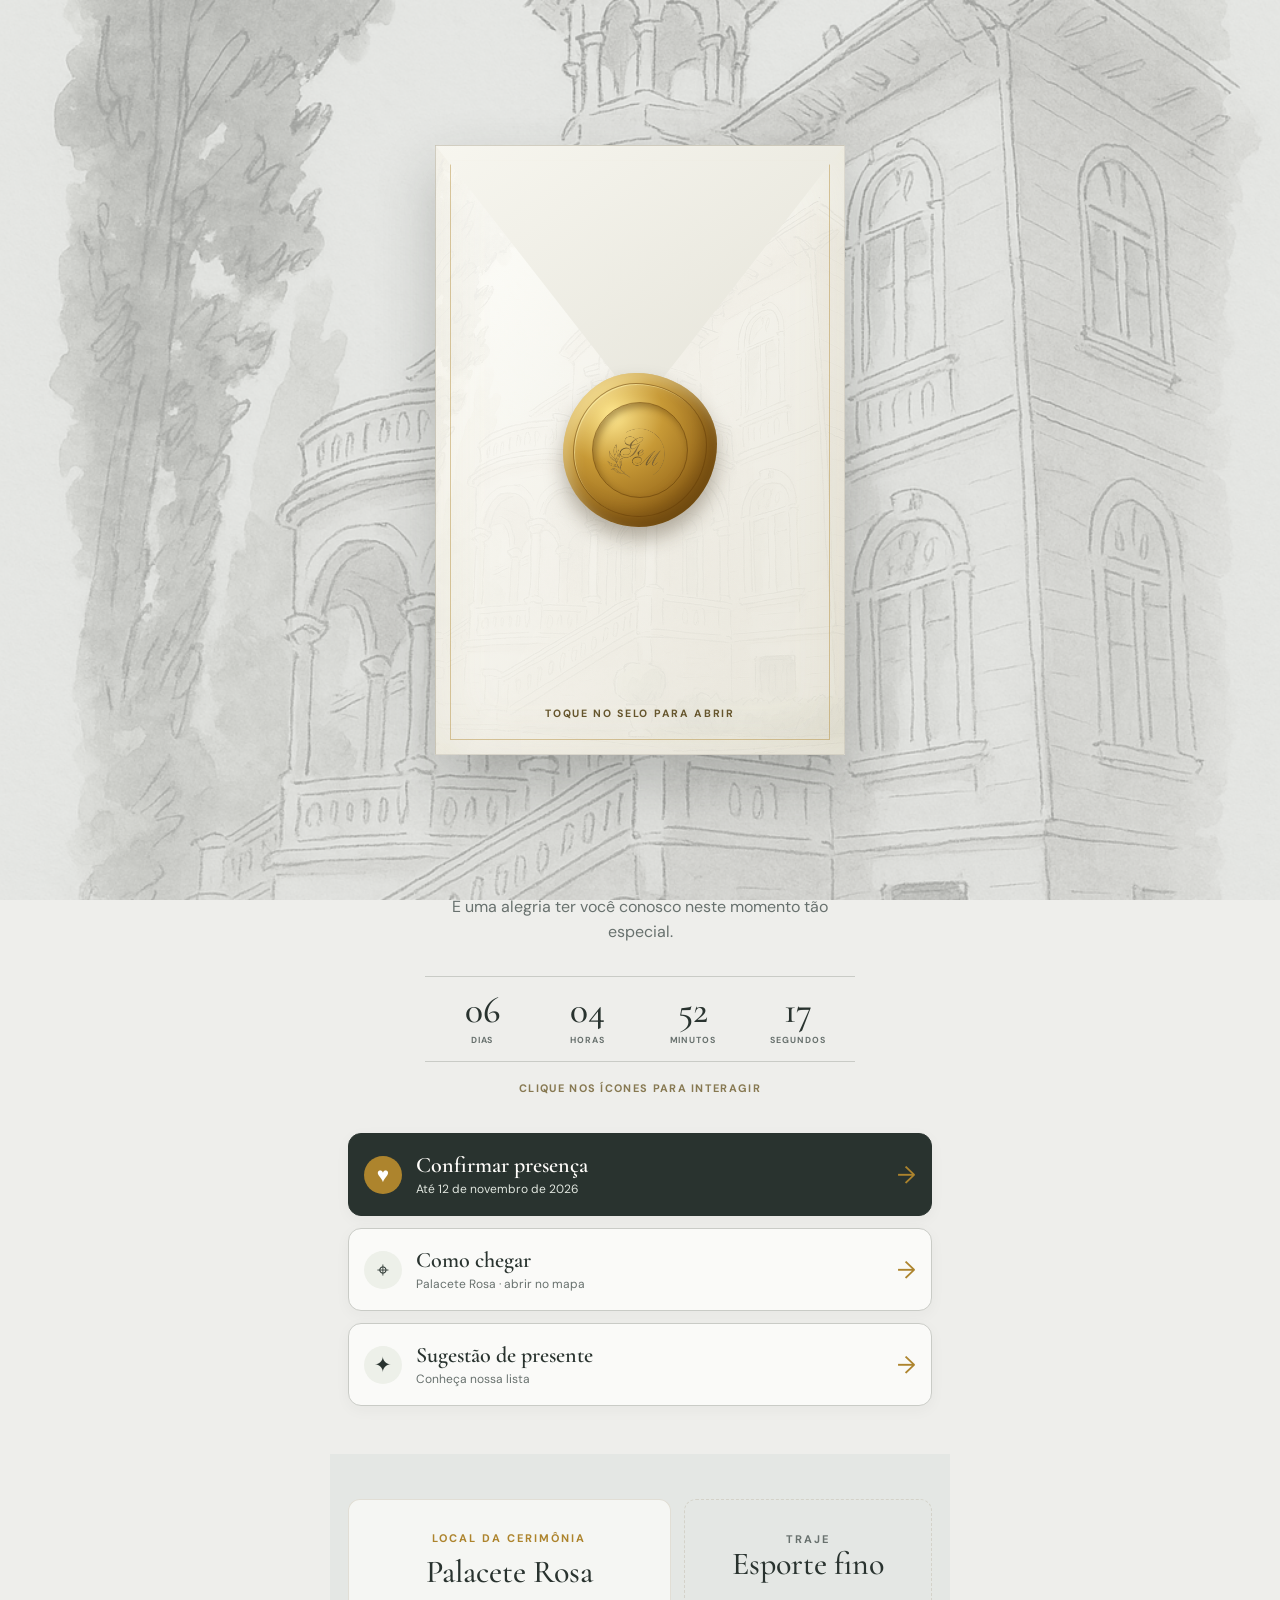
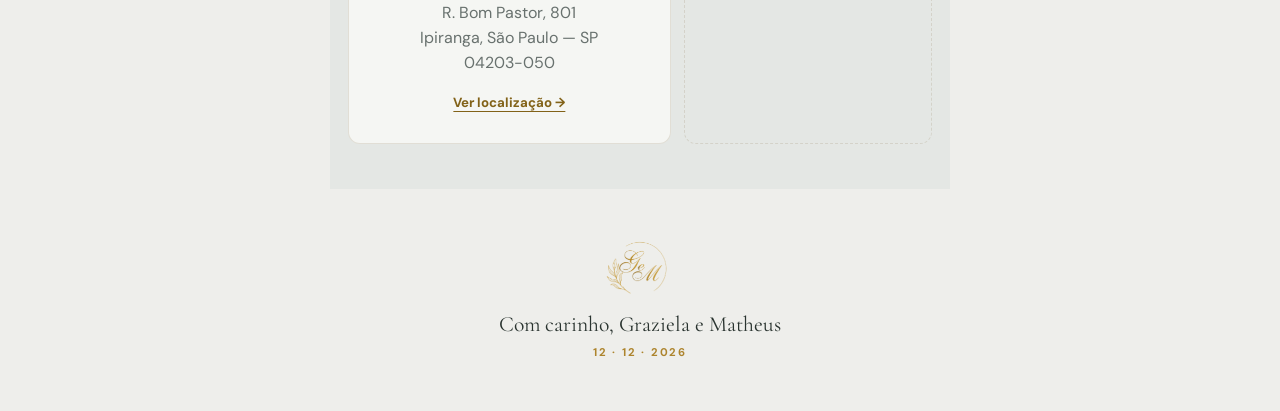
==== commit 22b6d891: "Add files via upload" ====
--- a/index.html
+++ b/index.html
@@ -13,14 +13,16 @@
     <meta property="og:url" content="https://thuska.github.io/convitecasamento/" />
     <meta property="og:title" content="Graziela & Matheus — 12.12.2026" />
     <meta property="og:description" content="Você é nosso convidado para celebrar este grande dia." />
-    <meta property="og:image" content="https://thuska.github.io/convitecasamento/convite-fisico.png" />
+    <meta property="og:image" content="https://thuska.github.io/convitecasamento/convite-fisico.png?v=20261212" />
+    <meta property="og:image:secure_url" content="https://thuska.github.io/convitecasamento/convite-fisico.png?v=20261212" />
+    <meta property="og:image:type" content="image/png" />
     <meta property="og:image:width" content="2100" />
     <meta property="og:image:height" content="1500" />
     <meta property="og:image:alt" content="Convite de casamento de Graziela e Matheus" />
     <meta name="twitter:card" content="summary_large_image" />
     <meta name="twitter:title" content="Graziela & Matheus — 12.12.2026" />
     <meta name="twitter:description" content="Você é nosso convidado para celebrar este grande dia." />
-    <meta name="twitter:image" content="https://thuska.github.io/convitecasamento/convite-fisico.png" />
+    <meta name="twitter:image" content="https://thuska.github.io/convitecasamento/convite-fisico.png?v=20261212" />
     <link rel="preconnect" href="https://fonts.googleapis.com" />
     <link rel="preconnect" href="https://fonts.gstatic.com" crossorigin />
     <link href="https://fonts.googleapis.com/css2?family=Cormorant+Garamond:ital,wght@0,400;0,500;0,600;1,500&family=DM+Sans:wght@400;500;600;700&family=Great+Vibes&display=swap" rel="stylesheet" />
@@ -32,6 +34,15 @@
       .opening-letter::before{position:absolute;inset:14px;border:1px solid rgba(173,132,45,.43);content:""}
       .opening-seal{position:relative;z-index:3;display:grid;place-items:center;width:154px;height:154px;padding:0;border:0;border-radius:47% 53% 51% 49% / 52% 46% 54% 48%;background:radial-gradient(circle at 32% 27%,#f8df86 0 4%,#c79936 33%,#98691b 68%,#684611 100%);box-shadow:inset 8px 10px 14px rgba(255,245,192,.45),inset -12px -12px 18px rgba(73,42,4,.4),0 12px 19px rgba(61,48,24,.34);cursor:pointer}
       .opening-seal::before{position:absolute;inset:10px;border:1px solid rgba(97,58,5,.48);border-radius:inherit;content:""}.seal-imprint{display:grid;place-items:center;width:96px;height:96px;border:1px solid rgba(96,58,7,.55);border-radius:50%;box-shadow:inset 3px 4px 7px rgba(73,43,5,.4)}.seal-imprint img{width:72px;max-height:72px;object-fit:contain;filter:brightness(.58) sepia(1) saturate(2);opacity:.9}.seal-hint{position:absolute;z-index:3;bottom:34px;color:#66562d;font:700 .66rem "DM Sans",sans-serif;letter-spacing:.16em;text-transform:uppercase}.countdown{display:grid!important;grid-template-columns:repeat(4,minmax(0,1fr));gap:7px;max-width:430px;margin:31px auto 19px;padding:15px 8px;border-top:1px solid #c9cbc6;border-bottom:1px solid #c9cbc6}.countdown strong,.countdown span{display:block!important}.countdown strong{font:500 clamp(1.5rem,8vw,2.35rem)/1 "Cormorant Garamond",serif}.countdown span{margin-top:5px;font-size:.55rem;font-weight:700;letter-spacing:.1em;text-transform:uppercase}.opening.is-opening .opening-letter{opacity:0;transform:scale(.92) translateY(-18px);transition:transform 1s cubic-bezier(.7,0,.2,1),opacity .65s ease}
+    </style>
+    <style>
+      .opening-letter { overflow:hidden; perspective:1000px; }
+      .opening-letter::after { position:absolute; z-index:2; inset:0; background:linear-gradient(145deg,rgba(247,246,239,.98),rgba(215,213,200,.96)); clip-path:polygon(0 0,100% 0,50% 43%); box-shadow:0 5px 10px rgba(74,68,47,.14); content:""; transform-origin:top; transition:transform .9s cubic-bezier(.6,0,.2,1); }
+      .opening.is-opening .opening-letter { opacity:0; transform:scale(.92) translateY(-18px); transition:transform 1s cubic-bezier(.7,0,.2,1) .18s,opacity .65s ease .34s; }
+      .opening.is-opening .opening-letter::after { transform:rotateX(-165deg); }
+      .date-organized, .date-organized > small { color:#ad842d !important; }
+      .date-organized > div span { border-color:#ad842d !important; color:#ad842d; }
+      .date-organized b { color:#ad842d !important; }
     </style>
   </head>
   <body>
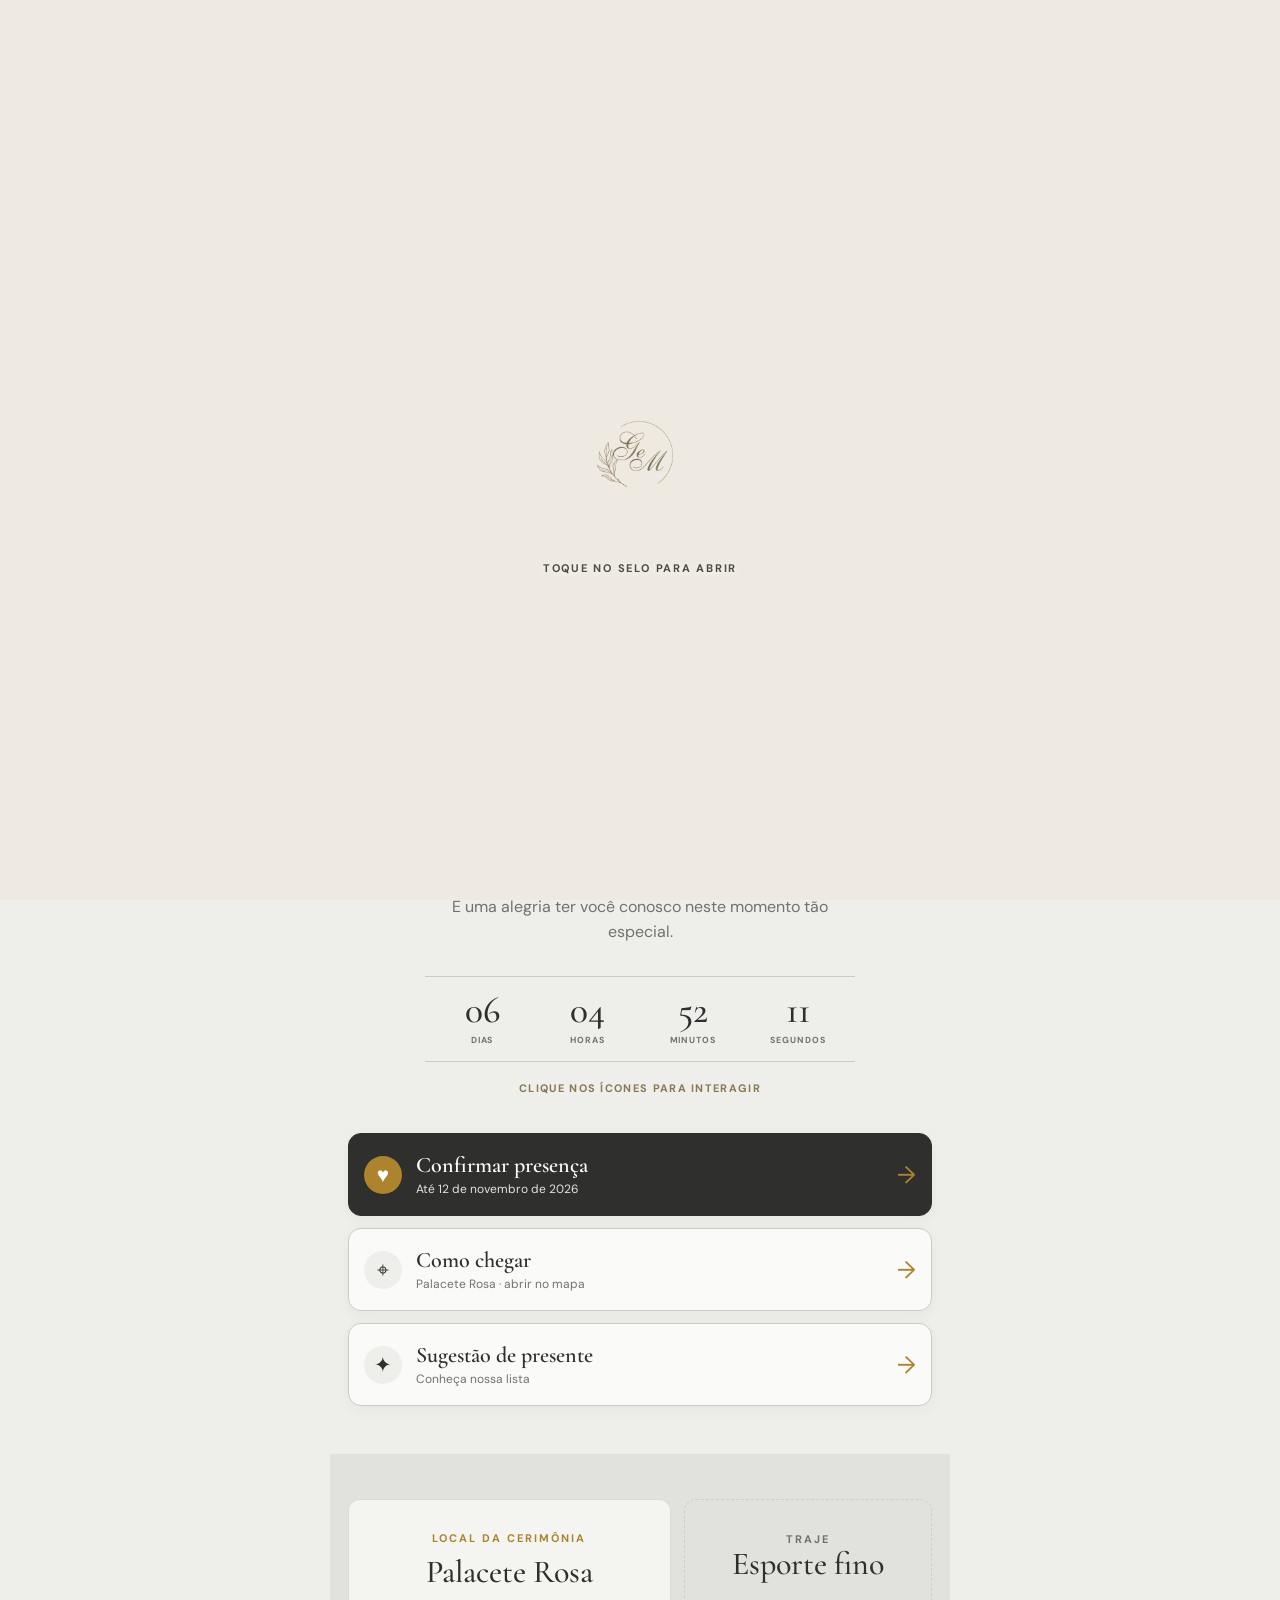
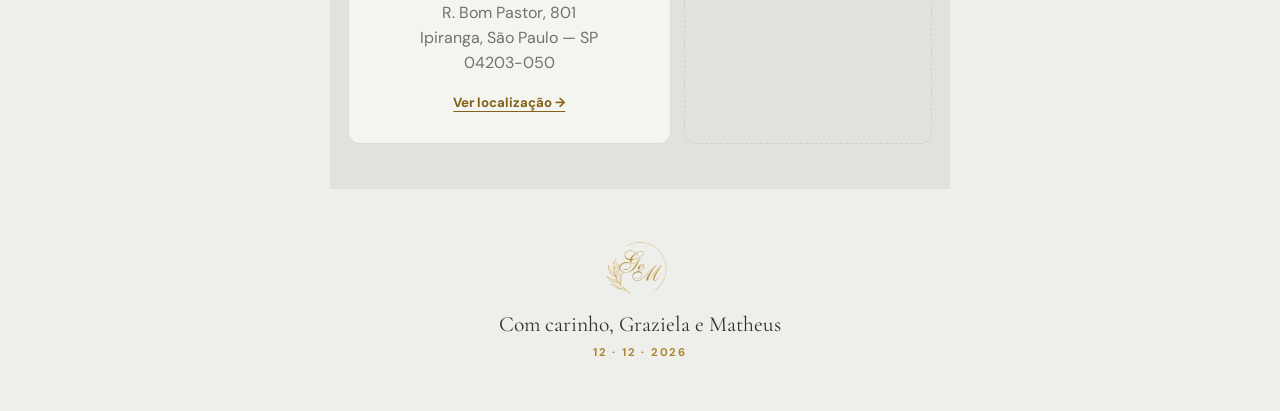
==== commit f1c01d70: "Add files via upload" ====
--- a/index.html
+++ b/index.html
@@ -43,6 +43,21 @@
       .date-organized, .date-organized > small { color:#ad842d !important; }
       .date-organized > div span { border-color:#ad842d !important; color:#ad842d; }
       .date-organized b { color:#ad842d !important; }
+    </style>
+    <style>
+      .opening { background:#eeeae1 url("abertura-envelope-realista.png") center/cover no-repeat; }
+      .opening::before { display:none; }
+      .opening-letter { width:100vw; height:100vh; min-height:100vh; overflow:visible; border:0; background:transparent; box-shadow:none; }
+      .opening-letter::before, .opening-letter::after { display:none; }
+      .opening-seal { position:absolute; top:50%; left:50%; width:174px; height:174px; transform:translate(-50%,-50%); border-radius:50%; background:transparent; box-shadow:none; }
+      .opening-seal::before { display:none; }
+      .opening-seal:hover { transform:translate(-50%,-50%) scale(1.06); filter:none; }
+      .seal-imprint { width:105px; height:105px; border:0; box-shadow:none; background:transparent; }
+      .seal-imprint img { width:96px; max-height:96px; filter:sepia(1) saturate(1.6) brightness(.55); opacity:.82; mix-blend-mode:multiply; }
+      .seal-hint { top:calc(50% + 111px); bottom:auto; width:100%; color:#4b4b48; font-size:.69rem; text-align:center; text-shadow:0 1px 7px rgba(255,255,255,.95); }
+      .opening.is-opening .opening-letter { opacity:0; transform:translateY(-108%) scale(.98); transition:transform 1.08s cubic-bezier(.65,0,.2,1),opacity .5s ease .52s; }
+      .date-organized, .date-organized > small, .date-organized > div span, .date-organized b { color:#ad842d !important; }
+      .date-organized > div span { border-color:#ad842d !important; }
     </style>
   </head>
   <body>
--- a/styles.css
+++ b/styles.css
@@ -1,4 +1,4 @@
-:root { --ink:#29332f; --muted:#68716e; --paper:#eeeeeb; --card:#fafaf8; --gold:#ad842d; --line:#c9cbc6; }
+:root { --ink:#2f2f2d; --muted:#71716e; --paper:#eeeeeb; --card:#fafaf8; --gold:#ad842d; --line:#c9cbc6; }
 * { box-sizing:border-box; }
 html, body { margin:0; background:var(--paper); }
 body { color:var(--ink); font:16px "DM Sans", Arial, sans-serif; }
@@ -16,26 +16,26 @@
 .seal-hint { position:absolute; z-index:3; bottom:34px; color:#66562d; font:700 .66rem "DM Sans",sans-serif; letter-spacing:.16em; text-transform:uppercase; }
 .opening.is-opening .opening-letter { opacity:0; transform:scale(.92) translateY(-18px); }
 main { max-width:620px; margin:auto; overflow:hidden; }
-.hero { min-height:680px; position:relative; display:grid; place-items:center; text-align:center; }
+.hero { min-height:680px; position:relative; display:grid; place-items:center; text-align:center; color:var(--ink); }
 .hero-background { position:absolute; inset:-2%; background:url("casa-vitoriana.png") center/cover no-repeat; filter:grayscale(.48) saturate(.55) contrast(.96); animation:watercolor-drift 18s ease-in-out infinite alternate; }
 .hero-overlay { position:absolute; inset:0; background:linear-gradient(180deg,rgba(241,242,239,.68),rgba(235,237,234,.87)); }
 .hero-content { position:relative; max-width:520px; padding:50px 28px 36px; animation:gentle-rise .9s ease-out both; }
 .logo { width:125px; height:auto; margin-bottom:16px; filter:drop-shadow(0 2px 8px rgba(80,83,77,.12)); animation:soft-float 5s ease-in-out infinite; }
 .eyebrow, .kicker { margin:0 0 11px; color:var(--gold); font-size:.69rem; font-weight:700; letter-spacing:.18em; text-transform:uppercase; }
-.hero h1 { margin:0; color:#1d2923; font:400 clamp(4rem,16vw,6rem)/.86 "Anastasia Script", "Great Vibes", cursive; letter-spacing:.01em; }
+.hero h1 { margin:0; color:#282826; font:400 clamp(4rem,16vw,6rem)/.86 "Anastasia Script", "Great Vibes", cursive; letter-spacing:.01em; }
 .hero h1 span { padding:0 3px; font:italic .52em "Cormorant Garamond", serif; }
 .quote { max-width:380px; margin:30px auto 29px; font:1.4rem/1.16 "Cormorant Garamond", serif; }
-.date { display:grid; grid-template-columns:1fr auto 1fr; gap:14px; align-items:center; padding:12px 0; border-top:1px solid var(--gold); border-bottom:1px solid var(--gold); color:#28362f; font:1rem "Cormorant Garamond", serif; letter-spacing:.14em; text-transform:uppercase; }
+.date { display:grid; grid-template-columns:1fr auto 1fr; gap:14px; align-items:center; padding:12px 0; border-top:1px solid var(--gold); border-bottom:1px solid var(--gold); color:#353532; font:1rem "Cormorant Garamond", serif; letter-spacing:.14em; text-transform:uppercase; }
 .date b { color:var(--gold); font-size:3.6rem; font-weight:500; line-height:.78; }
 .date span:last-child { text-align:left; }
 .date small { color:var(--muted); font:.63rem "DM Sans", sans-serif; letter-spacing:.04em; white-space:nowrap; }
-.date-organized { display:block; padding:17px 0 14px; border-color:#76886c; color:#666b68; }
+.date-organized { display:block; padding:17px 0 14px; border-color:var(--gold); color:var(--gold); }
 .date-organized p { margin:0 0 9px; font-size:1.15rem; letter-spacing:.2em; }
 .date-organized > div { display:grid; grid-template-columns:1fr auto 1fr; gap:16px; align-items:center; }
-.date-organized > div span { padding:9px 0; border-top:2px solid #76886c; border-bottom:2px solid #76886c; font-size:1.04rem; }
+.date-organized > div span { padding:9px 0; border-top:2px solid var(--gold); border-bottom:2px solid var(--gold); font-size:1.04rem; }
 .date-organized > div span:last-child { text-align:center; }
-.date-organized b { color:#76886c; font-size:5.8rem; line-height:.72; }
-.date-organized > small { display:block; margin-top:15px; color:#666b68; font:400 2.2rem/1 "Cormorant Garamond",serif; letter-spacing:.08em; }
+.date-organized b { color:var(--gold); font-size:5.8rem; line-height:.72; }
+.date-organized > small { display:block; margin-top:15px; color:var(--gold); font:400 2.2rem/1 "Cormorant Garamond",serif; letter-spacing:.08em; }
 .intro { padding:52px 29px 38px; text-align:center; }
 .intro h2, .details h2 { margin:0 0 13px; font:500 2.15rem/1 "Cormorant Garamond", serif; }
 .intro h2 em { color:var(--gold); font-style:italic; }
@@ -52,14 +52,14 @@
 .action:focus-visible, .text-link:focus-visible { outline:3px solid var(--gold); outline-offset:3px; }
 .action:hover { transform:translateY(-2px); box-shadow:0 7px 17px rgba(63,57,43,.1); }
 .action-primary { border-color:var(--ink); background:var(--ink); color:#fffdfa; }
-.icon { display:grid; flex:none; place-items:center; width:38px; height:38px; border-radius:50%; background:#edf0e9; color:var(--ink); font-size:1.3rem; }
+.icon { display:grid; flex:none; place-items:center; width:38px; height:38px; border-radius:50%; background:#eeeeeb; color:var(--ink); font-size:1.3rem; }
 .action-primary .icon { background:var(--gold); color:white; }
 .action strong, .action small { display:block; }
 .action strong { font:600 1.38rem/1.05 "Cormorant Garamond", serif; }
 .action small { margin-top:5px; color:var(--muted); font-size:.75rem; line-height:1.2; }
 .action-primary small { color:#dfe5de; }
 .arrow { margin-left:auto; color:var(--gold); font-size:1.5rem; }
-.details { display:grid; gap:13px; padding:45px 18px; background:#e4e7e4; }
+.details { display:grid; gap:13px; padding:45px 18px; background:#e1e1de; }
 .detail-card { padding:31px 18px; border:1px solid rgba(169,157,128,.27); border-radius:12px; background:rgba(255,255,252,.64); text-align:center; }
 .detail-card h2 { font-size:2rem; }
 .detail-card address, .attire p { margin:0; color:var(--muted); font-style:normal; line-height:1.55; }
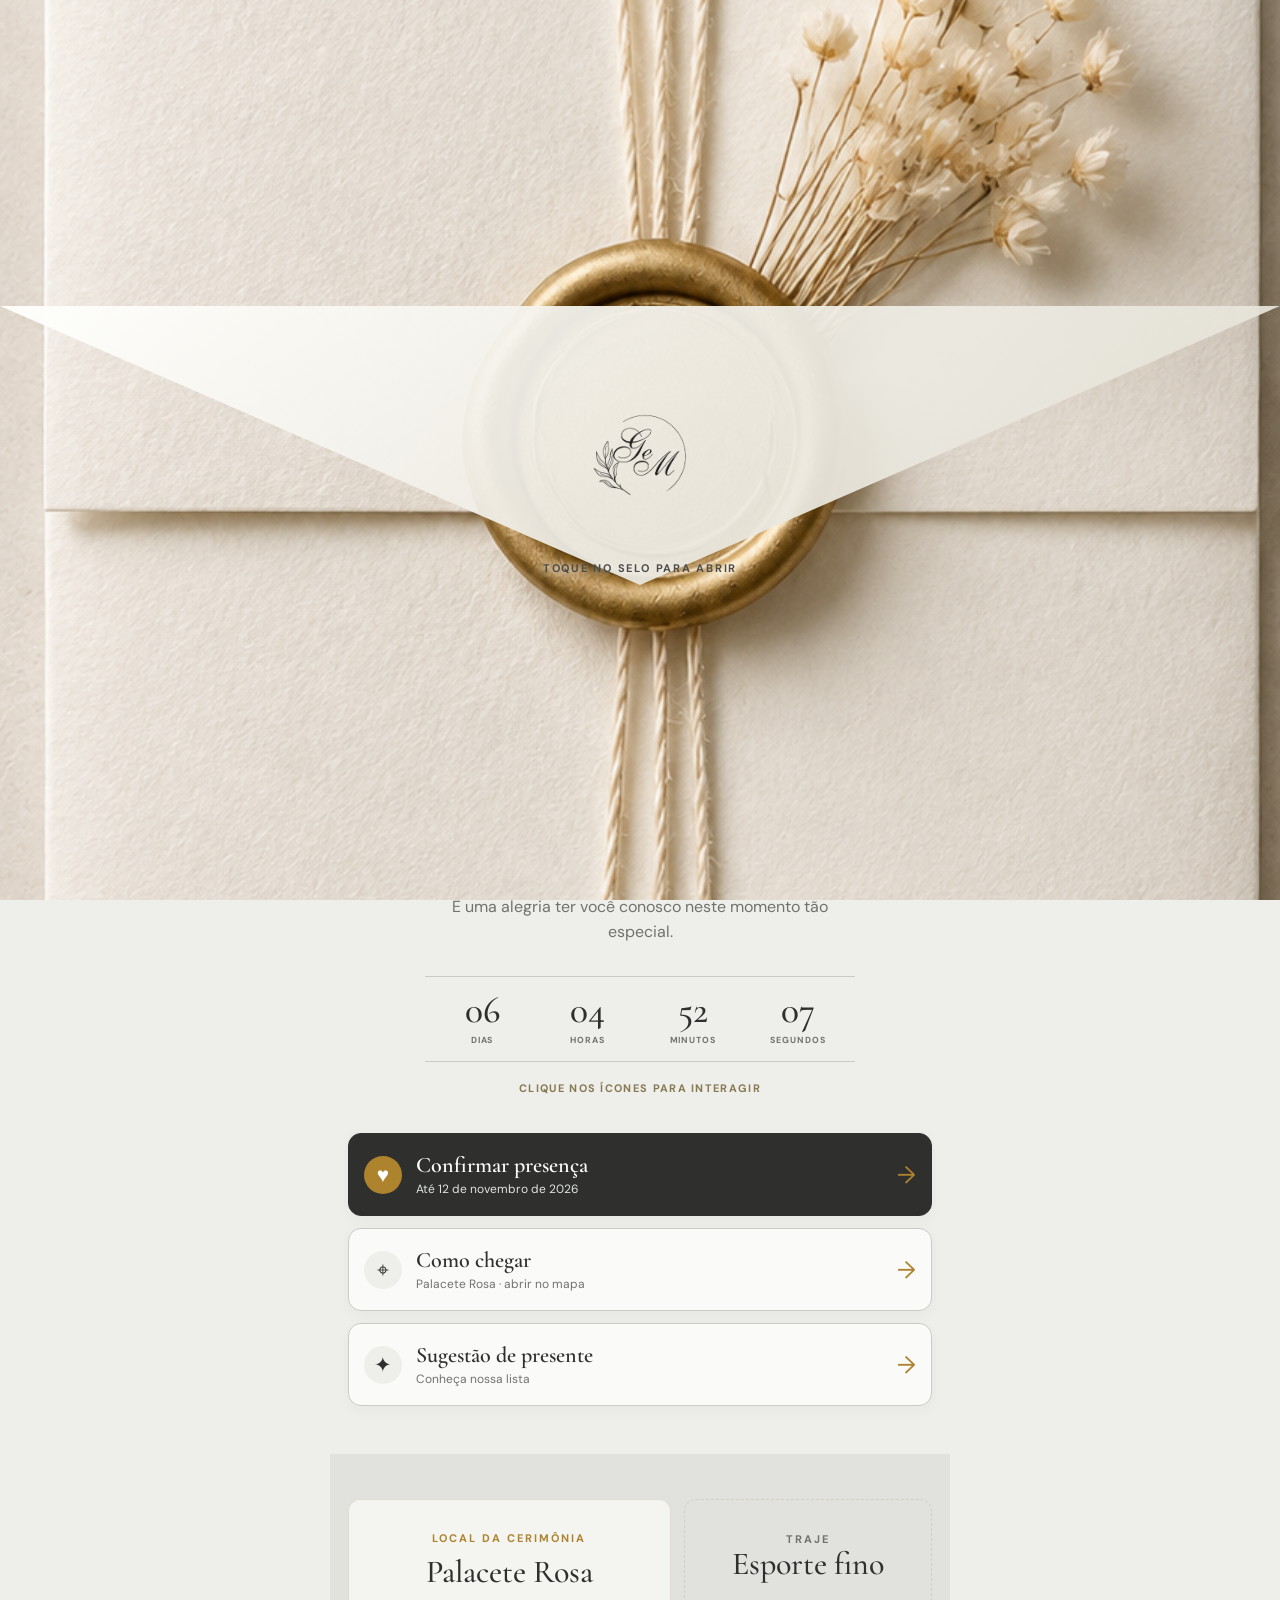
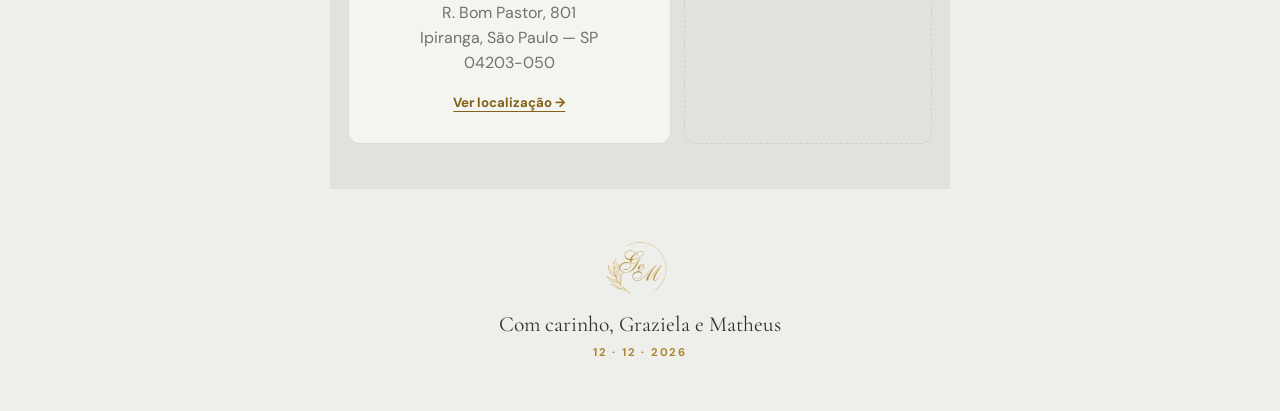
==== commit 355cd5f8: "Add files via upload" ====
--- a/index.html
+++ b/index.html
@@ -53,11 +53,21 @@
       .opening-seal::before { display:none; }
       .opening-seal:hover { transform:translate(-50%,-50%) scale(1.06); filter:none; }
       .seal-imprint { width:105px; height:105px; border:0; box-shadow:none; background:transparent; }
-      .seal-imprint img { width:96px; max-height:96px; filter:sepia(1) saturate(1.6) brightness(.55); opacity:.82; mix-blend-mode:multiply; }
+      .seal-imprint img { width:116px; max-height:116px; filter:grayscale(1) brightness(.22) contrast(1.25); opacity:.9; mix-blend-mode:multiply; }
       .seal-hint { top:calc(50% + 111px); bottom:auto; width:100%; color:#4b4b48; font-size:.69rem; text-align:center; text-shadow:0 1px 7px rgba(255,255,255,.95); }
       .opening.is-opening .opening-letter { opacity:0; transform:translateY(-108%) scale(.98); transition:transform 1.08s cubic-bezier(.65,0,.2,1),opacity .5s ease .52s; }
       .date-organized, .date-organized > small, .date-organized > div span, .date-organized b { color:#ad842d !important; }
       .date-organized > div span { border-color:#ad842d !important; }
+    </style>
+    <style>
+      /* A aba do envelope abre antes de o convite revelar a página. */
+      .opening { background:#e9e6de; }
+      .opening-letter { overflow:hidden; background:url("abertura-envelope-realista.png") center/cover no-repeat; transform-style:preserve-3d; }
+      .opening-letter::before { display:block; position:absolute; z-index:2; top:34%; right:0; bottom:35%; left:0; border:0; background:linear-gradient(145deg,rgba(255,255,252,.96),rgba(223,219,207,.92)); box-shadow:0 5px 10px rgba(73,64,45,.13); clip-path:polygon(0 0,100% 0,50% 100%); content:""; transform-origin:top center; transform-style:preserve-3d; transition:transform .82s cubic-bezier(.6,0,.2,1); }
+      .opening-letter::after { display:none; }
+      .opening.is-opening .opening-letter::before { transform:rotateX(-172deg); }
+      .opening.is-opening .opening-letter { opacity:0; transform:translateY(-18vh) scale(.96); transition:transform 1s cubic-bezier(.65,0,.2,1) .54s,opacity .48s ease .95s; }
+      .opening.is-opening .opening-seal { opacity:0; transform:translate(-50%,-50%) scale(.72) rotate(-8deg); transition:transform .32s ease,opacity .28s ease; }
     </style>
   </head>
   <body>
@@ -142,7 +152,7 @@
         var abertura = document.getElementById('abertura');
         abertura.classList.add('is-opening');
         document.body.classList.remove('invite-locked');
-        window.setTimeout(function () { abertura.remove(); }, 1150);
+        window.setTimeout(function () { abertura.remove(); }, 1550);
       });
       var casamento = new Date('2026-12-12T09:30:00-03:00').getTime();
       function atualizarContagem() {
--- a/styles.css
+++ b/styles.css
@@ -12,7 +12,7 @@
 .opening-seal:hover { transform:scale(1.055) rotate(-2deg); filter:brightness(1.08); }
 .opening-seal:focus-visible { outline:3px solid var(--gold); outline-offset:7px; }
 .seal-imprint { display:grid; place-items:center; width:96px; height:96px; border:1px solid rgba(96,58,7,.55); border-radius:50%; box-shadow:inset 3px 4px 7px rgba(73,43,5,.4), 1px 1px 0 rgba(255,232,138,.34); }
-.seal-imprint img { width:72px; max-height:72px; object-fit:contain; filter:brightness(.58) sepia(1) saturate(2); opacity:.9; }
+.seal-imprint img { width:110px; max-height:110px; object-fit:contain; filter:grayscale(1) brightness(.22) contrast(1.25); opacity:.9; }
 .seal-hint { position:absolute; z-index:3; bottom:34px; color:#66562d; font:700 .66rem "DM Sans",sans-serif; letter-spacing:.16em; text-transform:uppercase; }
 .opening.is-opening .opening-letter { opacity:0; transform:scale(.92) translateY(-18px); }
 main { max-width:620px; margin:auto; overflow:hidden; }
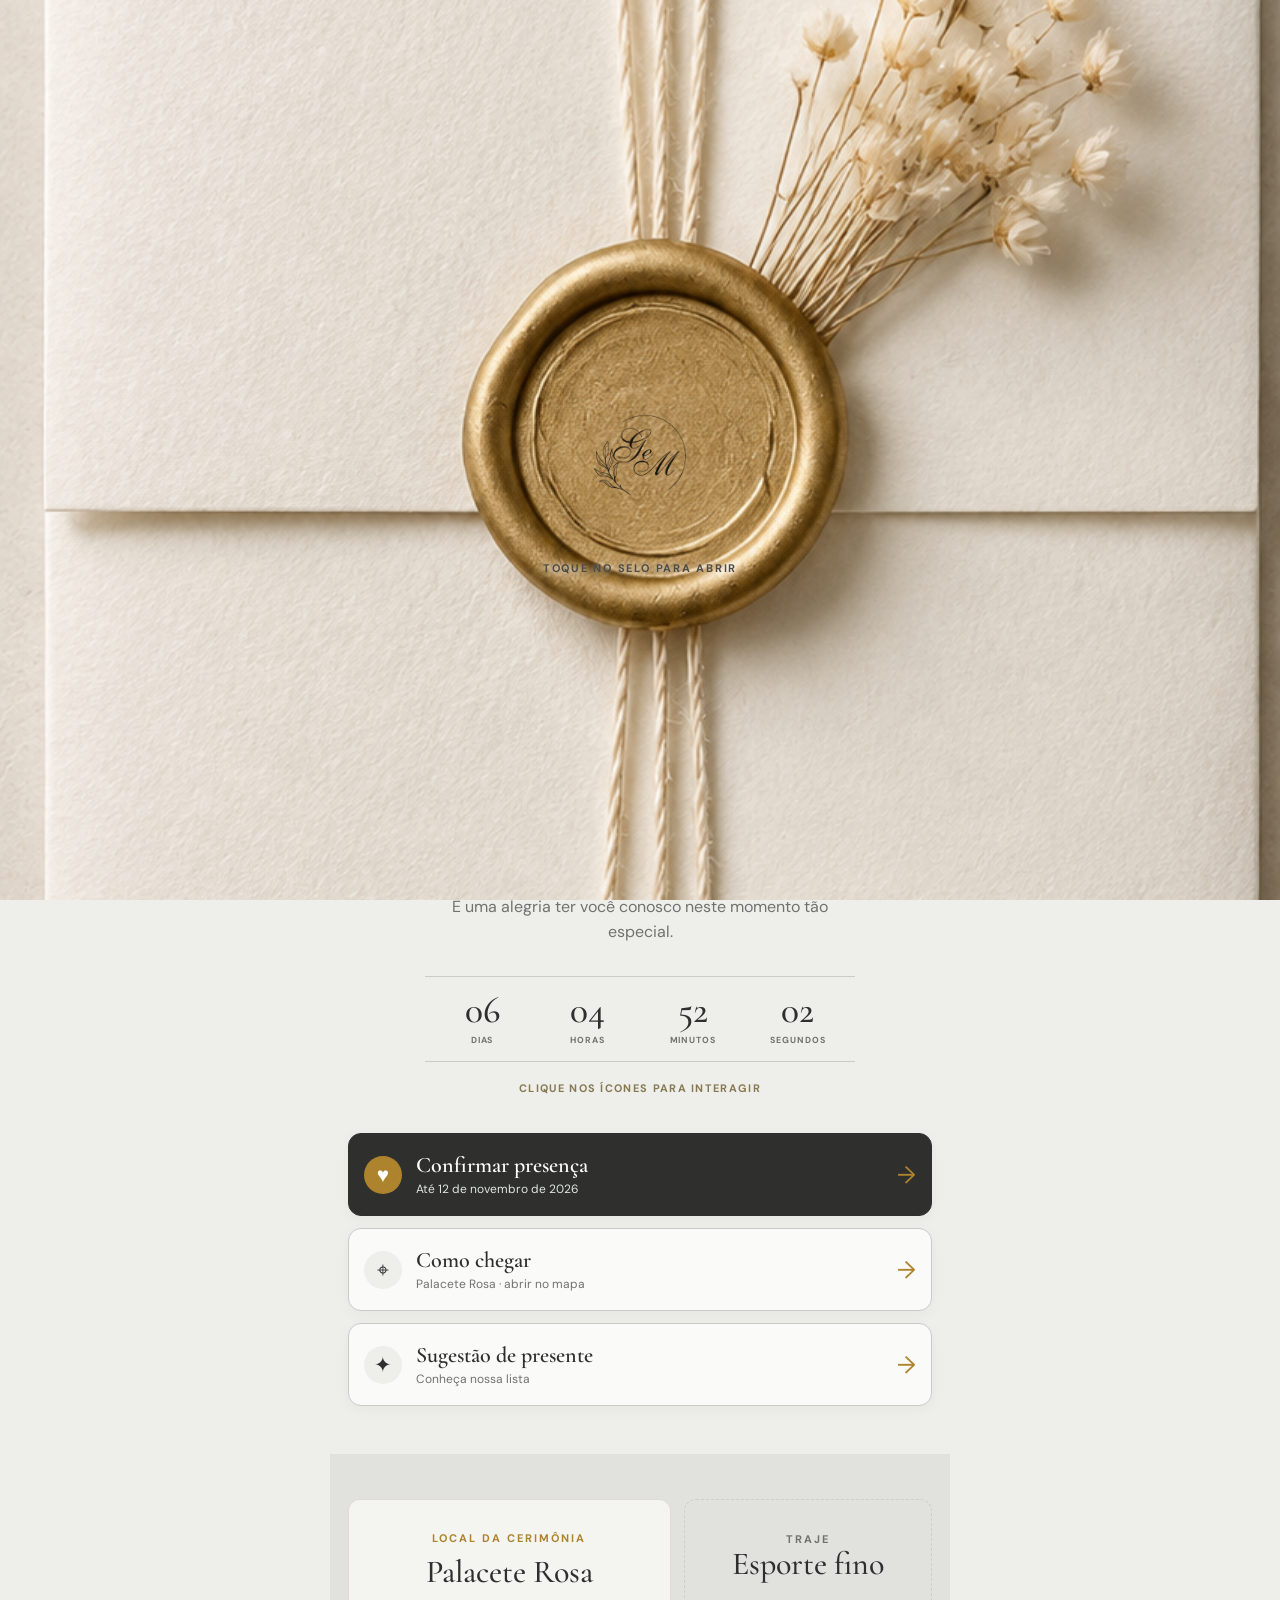
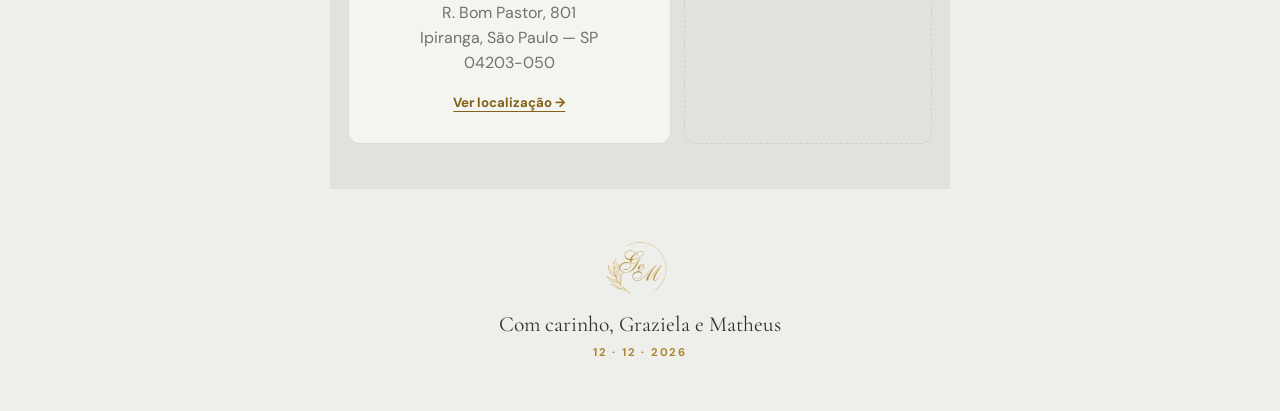
==== commit 17fbbd1d: "Add files via upload" ====
--- a/index.html
+++ b/index.html
@@ -68,6 +68,18 @@
       .opening.is-opening .opening-letter::before { transform:rotateX(-172deg); }
       .opening.is-opening .opening-letter { opacity:0; transform:translateY(-18vh) scale(.96); transition:transform 1s cubic-bezier(.65,0,.2,1) .54s,opacity .48s ease .95s; }
       .opening.is-opening .opening-seal { opacity:0; transform:translate(-50%,-50%) scale(.72) rotate(-8deg); transition:transform .32s ease,opacity .28s ease; }
+    </style>
+    <style>
+      /* Duas faces do envelope se abrem pela dobra central. */
+      .opening { background:rgba(235,233,227,.96); }
+      .opening-letter { background:none; overflow:visible; perspective:1500px; }
+      .opening-letter::before, .opening-letter::after { display:block; position:absolute; z-index:1; inset:0; border:0; background:url("abertura-envelope-realista.png") center/cover no-repeat; box-shadow:none; content:""; transition:transform .9s cubic-bezier(.65,0,.2,1),filter .72s ease; }
+      .opening-letter::before { clip-path:inset(0 0 49% 0); transform-origin:50% 49%; }
+      .opening-letter::after { clip-path:inset(49% 0 0 0); transform-origin:50% 49%; }
+      .opening.is-opening .opening-letter::before { transform:translateY(-31%) rotateX(16deg); filter:brightness(1.08); }
+      .opening.is-opening .opening-letter::after { transform:translateY(31%) rotateX(-12deg); filter:brightness(.98); }
+      .opening.is-opening .opening-letter { opacity:0; transform:none; transition:opacity .34s ease 1.02s; }
+      .opening.is-opening .opening-seal { z-index:4; opacity:0; transform:translate(-50%,-50%) scale(.72); transition:transform .3s ease,opacity .25s ease; }
     </style>
   </head>
   <body>
